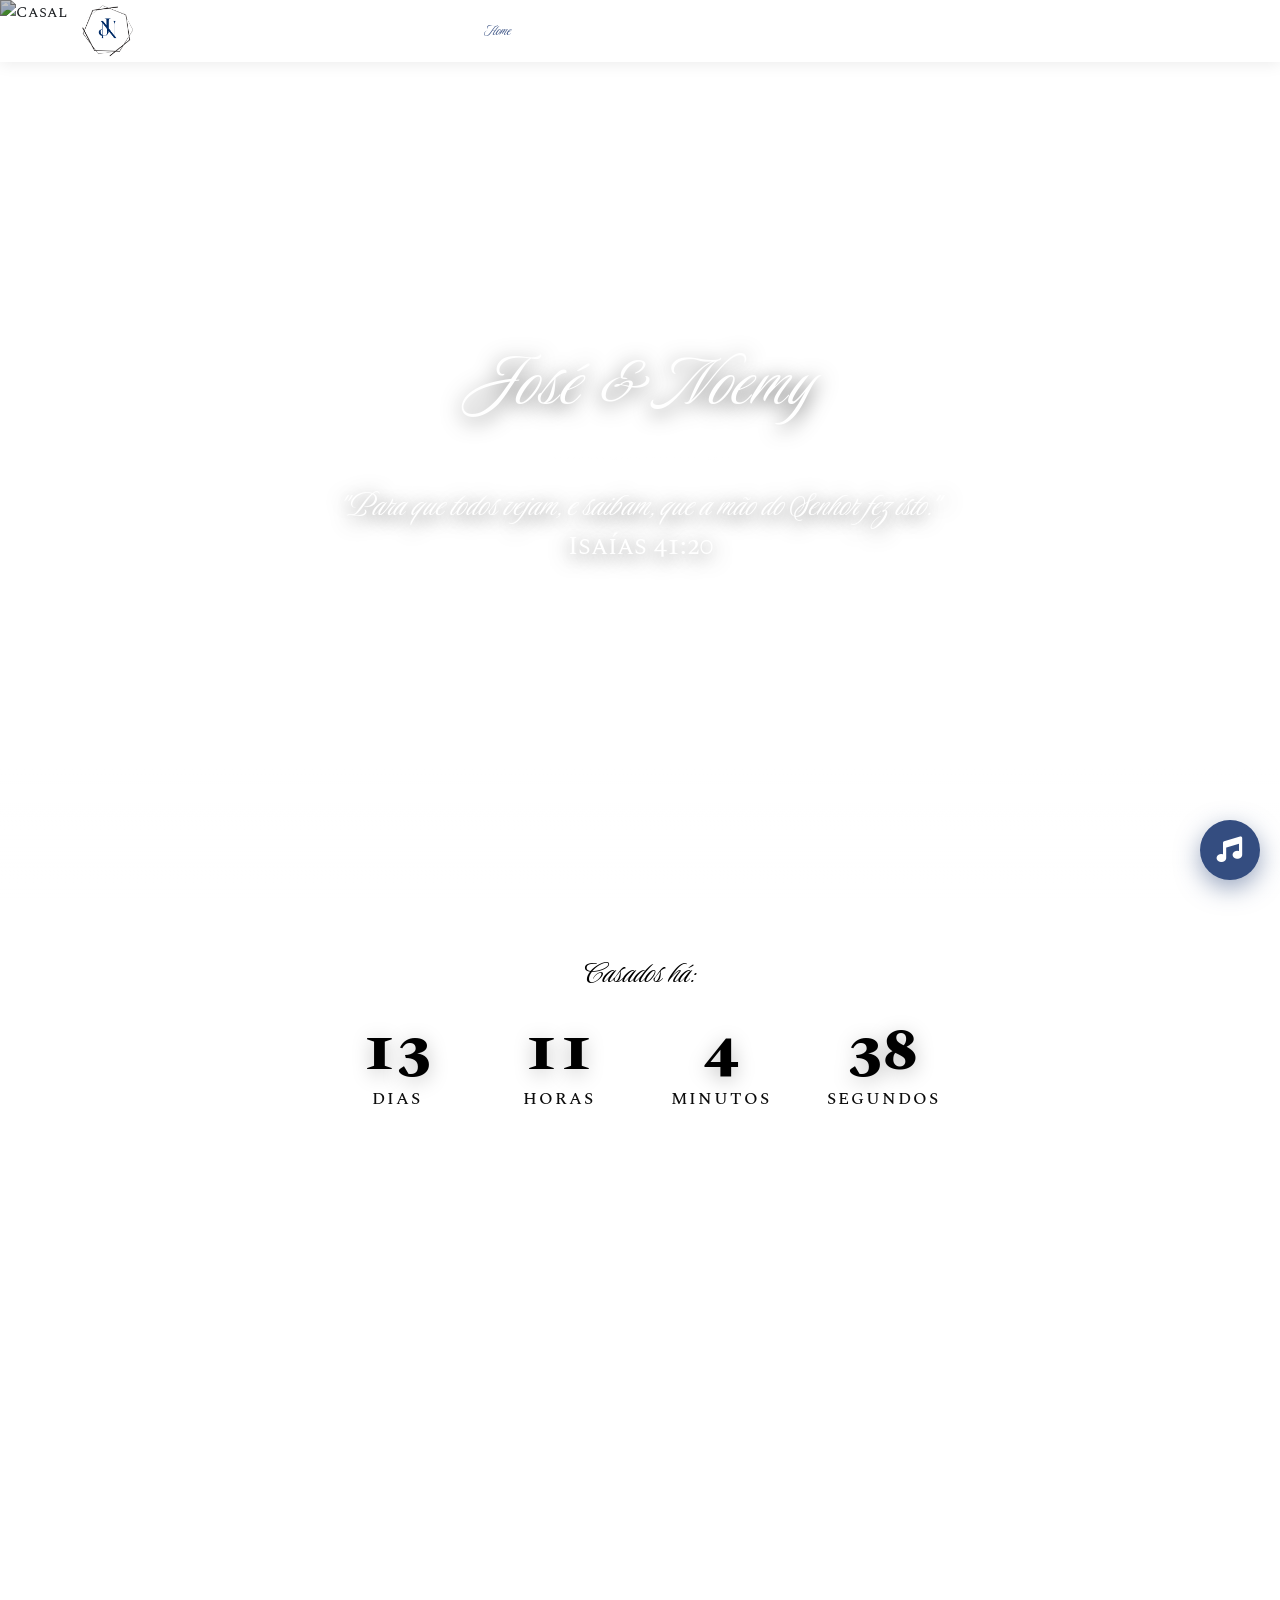
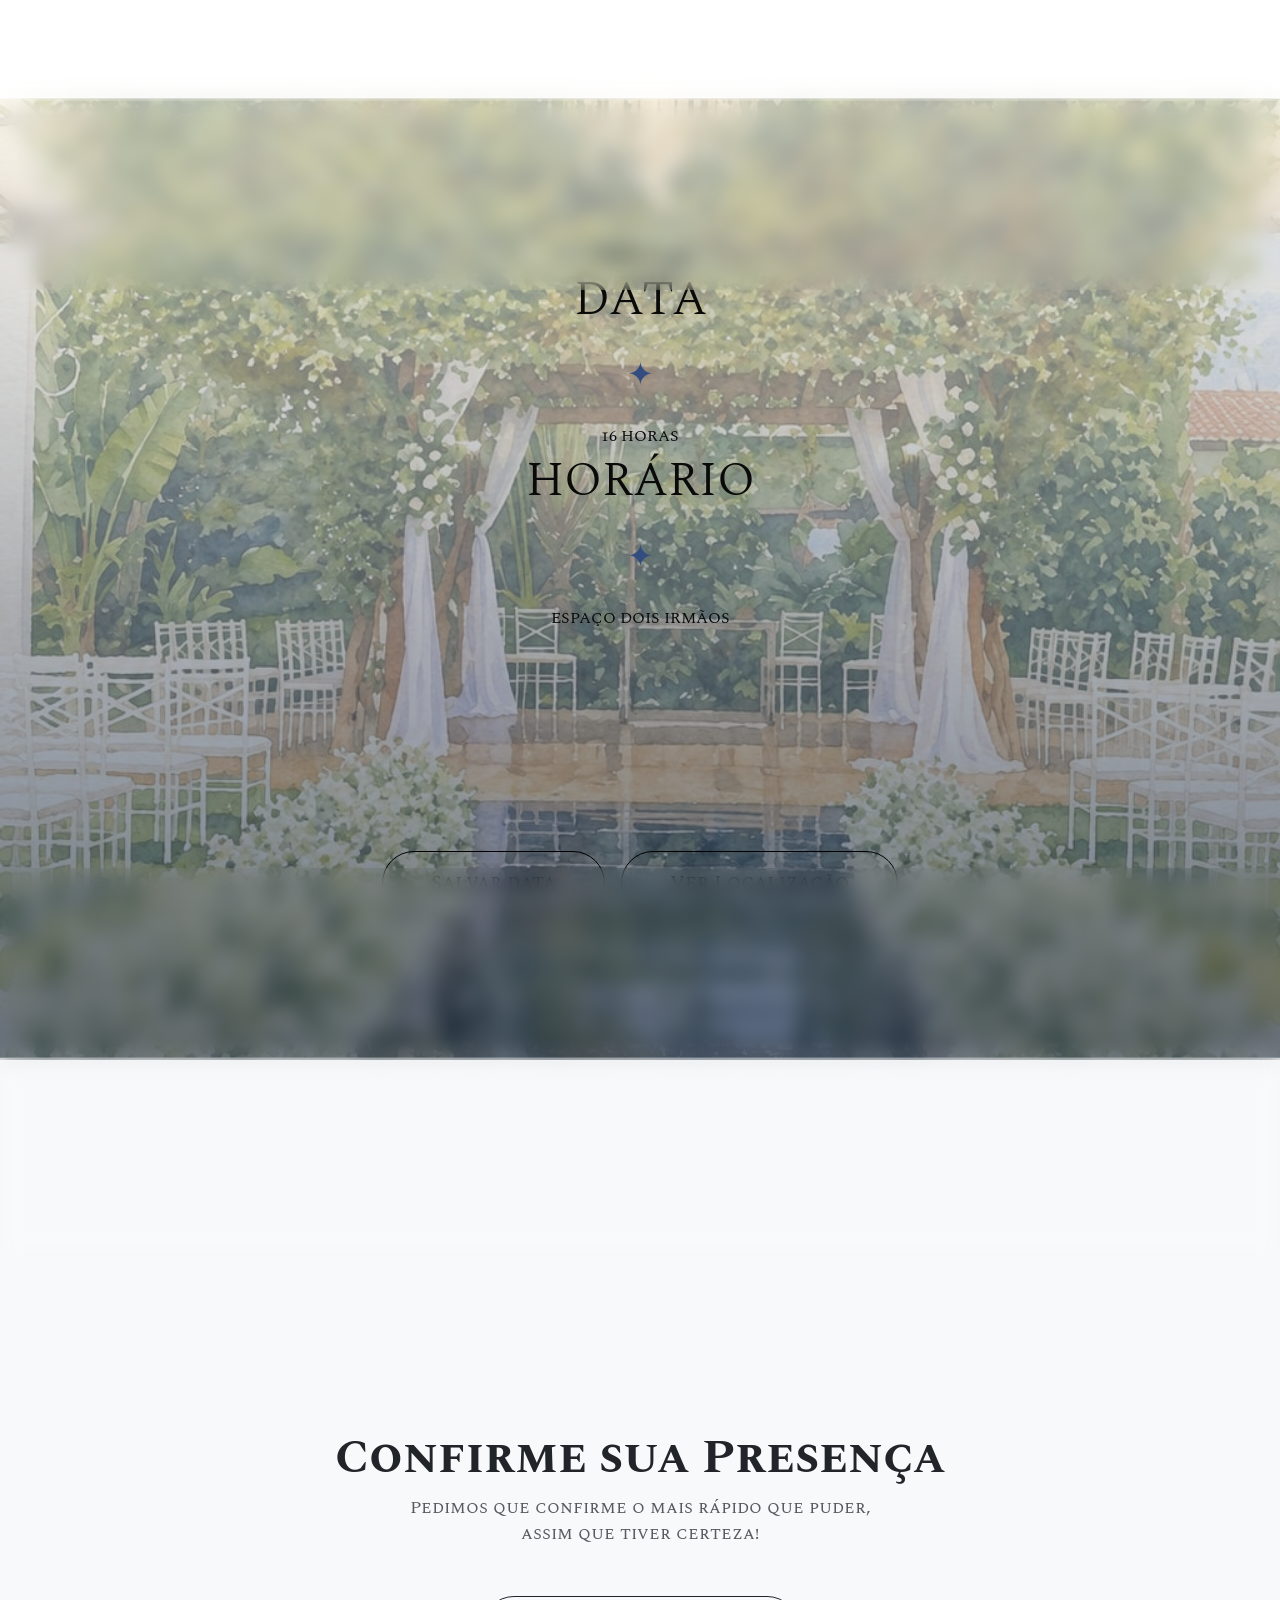
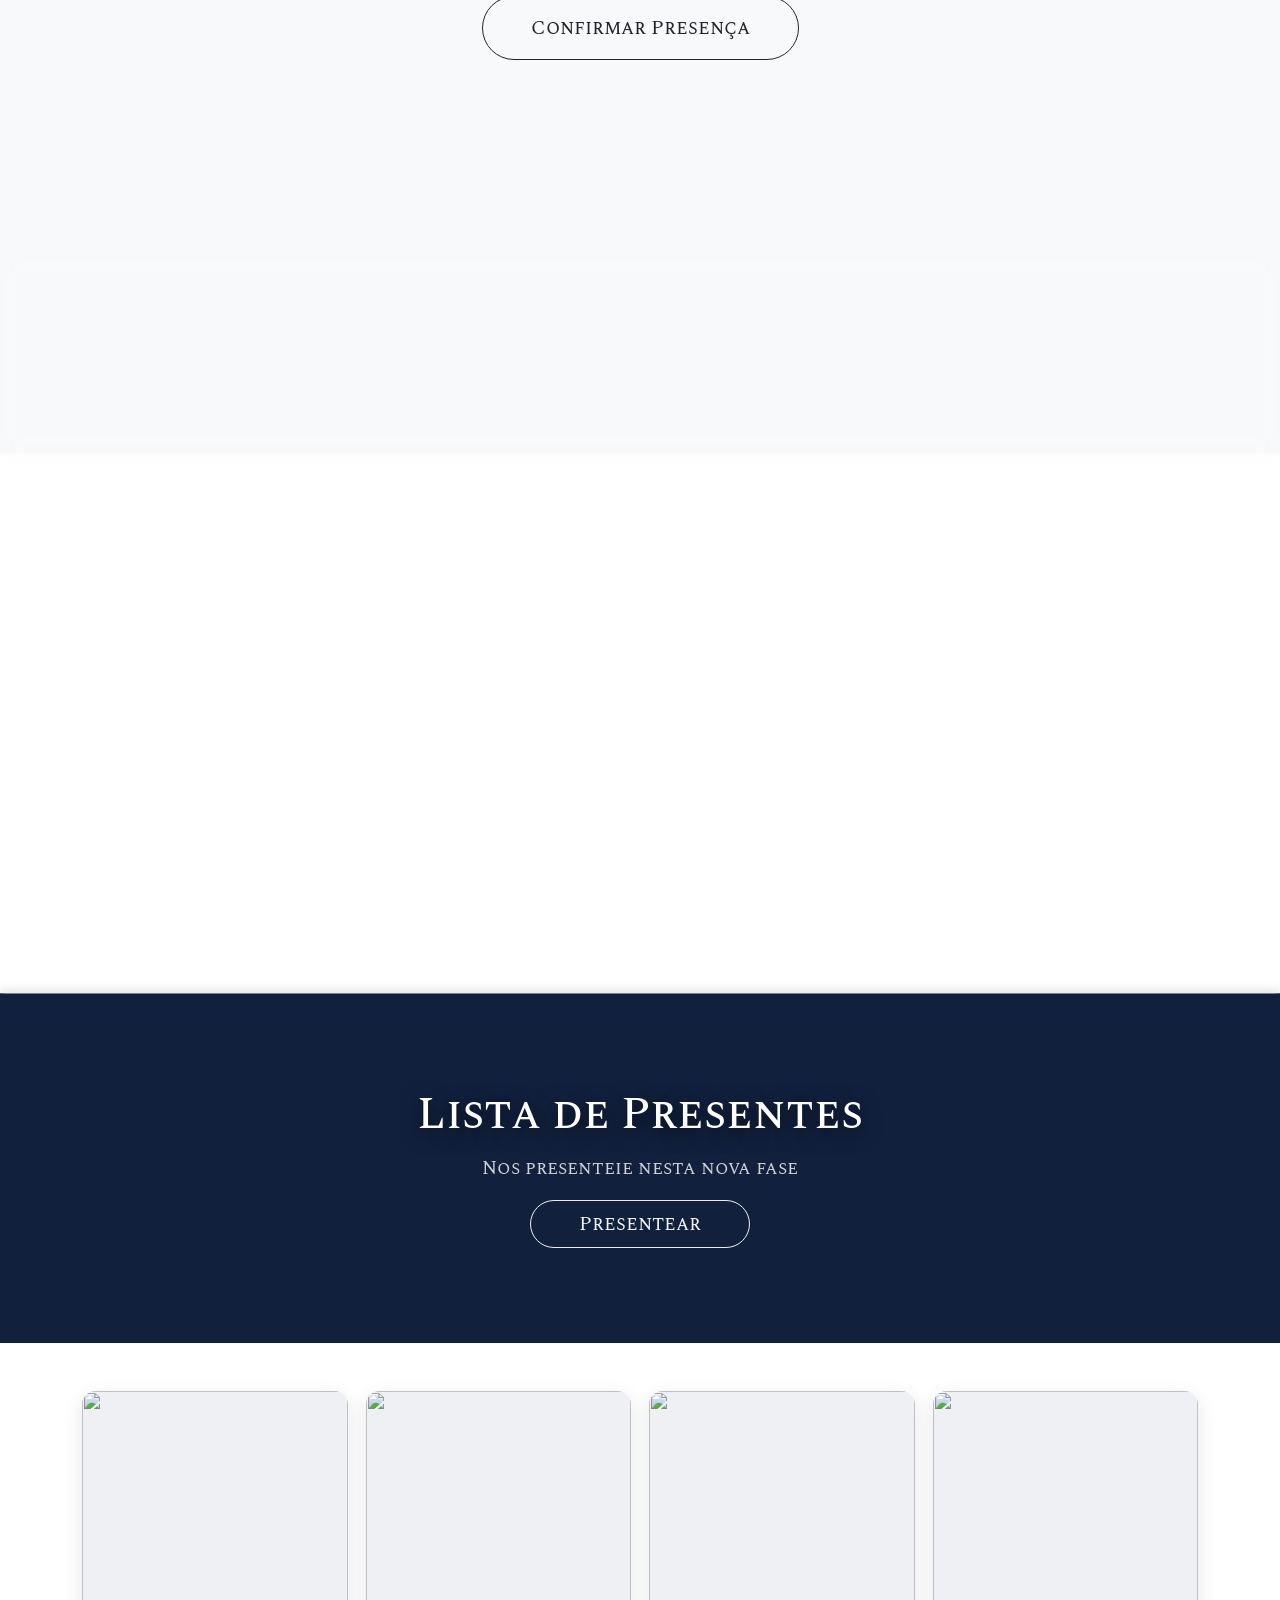
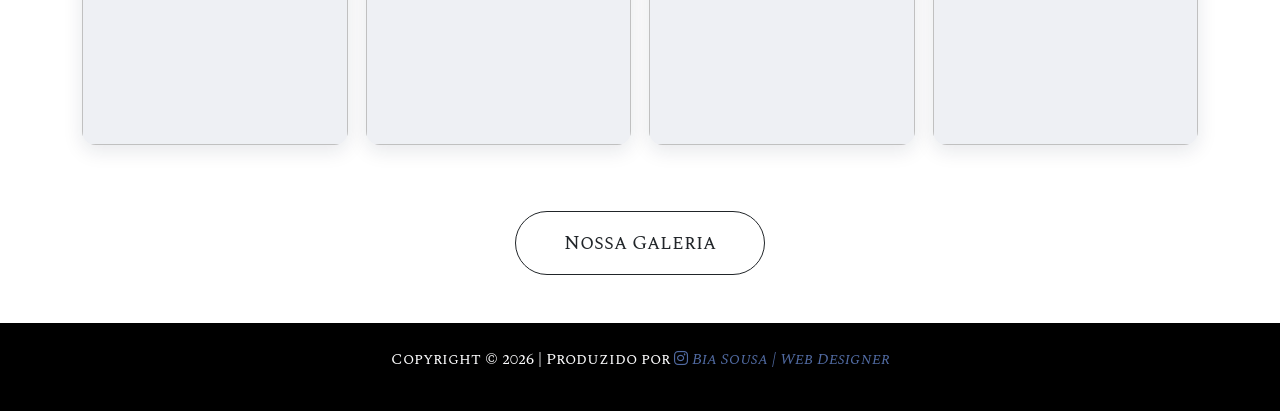
==== index.html @ 43f148d4 "Primeiro commit" ====
<!DOCTYPE html>
<html lang="pt-BR">
<head>
    <meta charset="UTF-8">
    <meta name="viewport" content="width=device-width, initial-scale=1.0">
    <title>José & Noemy • 22.11.2026</title>
    <link rel="icon" type="image/png" href="assets/images/LogoNoemi.png">

    <link href="https://cdn.jsdelivr.net/npm/bootstrap@5.3.2/dist/css/bootstrap.min.css" rel="stylesheet">
    <link href="https://fonts.googleapis.com/css2?family=Playfair+Display:wght@400;700&family=Great+Vibes&family=Poppins:wght@300;400&display=swap" rel="stylesheet">
    <link rel="preconnect" href="https://fonts.googleapis.com">
    <link rel="preconnect" href="https://fonts.gstatic.com" crossorigin>
    <link href="https://fonts.googleapis.com/css2?family=Luxurious+Script&display=swap" rel="stylesheet">
   <link rel="stylesheet" href="https://cdnjs.cloudflare.com/ajax/libs/font-awesome/6.5.0/css/all.min.css">
   <link rel="preconnect" href="https://fonts.googleapis.com">
<link rel="preconnect" href="https://fonts.gstatic.com" crossorigin>
<link href="https://fonts.googleapis.com/css2?family=Spectral+SC:ital,wght@0,200;0,300;0,400;0,500;0,600;0,700;0,800;1,200;1,300;1,400;1,500;1,600;1,700;1,800&display=swap" rel="stylesheet">
    <link rel="stylesheet" href="css/style.css">
    
</head>
<body>

<!-- ===================== NAVBAR ===================== -->
<nav class="navbar fixed-top navbar-expand-lg" id="mainNav">
    <div class="container animate-on-scroll">
        <a class="navbar-brand fw-bold fs-4" href="index.html" id="brandName">
            <img src="assets/images/LogoNoemi.png" alt="Logo Noemy" class="img-fluid" style="max-height: 100px;">
        </a>

        <button class="navbar-toggler custom-toggler" type="button" data-bs-toggle="collapse"
                data-bs-target="#navbarNav" aria-controls="navbarNav" aria-expanded="false" id="hamburgerBtn">
            <div class="hamburger">
                <span class="bar"></span>
                <span class="bar"></span>
                <span class="bar"></span>
            </div>
        </button>

        <div class="collapse navbar-collapse" id="navbarNav">
            <ul class="navbar-nav mx-auto text-center">
                <li class="nav-item"><a class="nav-link active" href="javascript:void(0)" onclick="irPara('index.html')">Home</a></li>
                <li class="nav-item"><a class="nav-link" href="javascript:void(0)" onclick="irPara('informacoes.html')">Informações</a></li>
                <li class="nav-item"><a class="nav-link" href="javascript:void(0)" onclick="irPara('presenca.html')">Presença</a></li>
                <li class="nav-item"><a class="nav-link" href="javascript:void(0)" onclick="irPara('presentes.html')">Presentes</a></li>
                <li class="nav-item"><a class="nav-link" href="javascript:void(0)" onclick="irPara('galeria.html')">Galeria</a></li>
            </ul>
        </div>
    </div>
</nav>

<!-- ===================== 1. HERO (borra para o azul) ===================== -->
<header id="hero" class="fade-bottom">
    <div id="heroCarousel" class="carousel slide" data-bs-ride="carousel" data-bs-interval="3000">
        <div class="carousel-inner">
            <div class="carousel-item active"><img src="/assets/FotosNoemi/N&J-42.JPG" class="d-block w-100" alt="Casal"></div>
            <div class="carousel-item"><img src="/assets/FotosNoemi/N&J-33.JPG" class="d-block w-100" alt="Casal"></div>
            <div class="carousel-item"><img src="/assets//FotosNoemi/N&J-58.JPG" class="d-block w-100" alt="Casal"></div>
            <div class="carousel-item"><img src="/assets/FotosNoemi/N&J-60.JPG" class="d-block w-100" alt="Casal"></div>
            <div class="carousel-item"><img src="/assets/FotosNoemi/N&J-122.JPG" class="d-block w-100" alt="Casal"></div>
            <div class="carousel-item"><img src="/assets/FotosNoemi/N&J-82.JPG" class="d-block w-100" alt="Casal"></div>
        </div>
    </div>

    <div class="hero-content text-center">
        <h2 class="ptitulo animate-on-scroll">José & Noemy</h2>
        <div class="hero-line mx-auto my-4 animate-on-scroll"></div>
        <p class="bible-quote animate-on-scroll">"Para que todos vejam, e saibam, que a mão do Senhor fez isto."</p>
        <p class="text-50 animate-on-scroll"> Isaías 41:20</p>
    </div>
</header>

<!-- ===================== 2. CONTAGEM REGRESSIVA (azul sólido) ===================== -->
<!-- Sem .animate-on-scroll na <section>: ela precisa ficar colada no hero -->
<section class="countdown-section py-5 text-center position-relative">
    <div class="container animate-on-scroll">
        <p class="bible-quote mb-4 animate-on-scroll" id="countdown-title">Contando os dias...</p>
        <div class="d-flex justify-content-center flex-wrap gap-4 gap-md-5 animate-on-scroll" id="countdown-container">
            <!-- Os números são gerados via JavaScript -->
        </div>
    </div>
</section>

<!-- ===================== 3. FOTO DO CASAL (nasce do azul, some no creme) ===================== -->
<section class="foto-casal fade-top fade-bottom"
         style="background-image: url('/assets/FotosNoemi/N&J-9.JPG');"
         role="img" aria-label="Foto do casal"></section>

<!-- ===================== 4. INFORMAÇÕES / SAVE THE DATE (nasce do creme) ===================== -->
<section class="save-the-date-section fade-top fade-bottom py-5 bg-light">
    <div class="container">
        <div class="text-center">
            <div class="mb-5"><br><br><br><br>
                <p class="mb-1 animate-on-scroll">22 NOV 2026</p>
                <h3 class="display-5 text-lavanda animate-on-scroll">DATA</h3>
                <div class="my-4 animate-on-scroll"><span class="gold-line">✦</span></div>

                <p class="mb-1 animate-on-scroll">16 HORAS</p>
                <h3 class="display-5 text-lavanda animate-on-scroll">HORÁRIO</h3>
                <div class="my-4 animate-on-scroll"><span class="gold-line">✦</span></div>

                <p class="mb-1 animate-on-scroll">ESPAÇO DOIS IRMÃOS</p>
                <h3 class="display-5 text-lavanda animate-on-scroll">LOCAL</h3>
            </div>

            <h1 class="bible-quote display-1 mb-4 mt-5 animate-on-scroll" style="letter-spacing: 6px; line-height: 1.1;">
                Save The Date!
            </h1>

            <div class="d-flex flex-column flex-sm-row gap-3 justify-content-center pb-4">
                <button onclick="addToCalendar()" class="btn btn-outline-light btn-lg px-5 py-3 rounded-pill">Salvar data</button>
                <button onclick="abrirMapa()" class="btn btn-outline-light btn-lg px-5 py-3 rounded-pill">Ver Localização</button>
            </div><br><br><br>
        </div>
    </div>
</section>

<!-- ===================== CONFIRMAR PRESENÇA ===================== -->
<section class="confirm-section fade-top fade-bottom py-5 bg-light animate-on-scroll">
    <div class="container min-vh-100 d-flex flex-column justify-content-center">
        <div class="text-center">
            <h2 class="display-5 fw-bold text-dark mb-2 animate-on-scroll">Confirme sua Presença</h2>
            <p class="text-muted mb-5 animate-on-scroll" style="font-size: 1.1rem;">
                Pedimos que confirme o mais rápido que puder,<br>
                assim que tiver certeza!
            </p>
            <a href="javascript:void(0)" onclick="irPara('presenca.html')" class="btn btn-outline-dark btn-lg px-5 py-3 rounded-pill">Confirmar Presença</a>
            <div id="resultado" class="mt-4 fw-bold fs-5"></div>
        </div>
    </div>
</section>
<!-- ===================== 2ª FOTO DO CASAL (blur mais suave) ===================== -->
<section class="foto-casal foto-casal-soft fade-top fade-bottom"
         style="background-image: url('/assets/FotosNoemi/N&J-84.JPG');"
         role="img" aria-label="Foto do casal">
</section>
<!-- ===================== LISTA DE PRESENTES ===================== -->
<section class="hero-presentes-home animate-on-scroll">
    <div class="hero-content-home text-center">
        <h2 class="animate-on-scroll">Lista de Presentes</h2>
        <p class="animate-on-scroll">Nos presenteie nesta nova fase</p>
        <a href="javascript:void(0)" onclick="irPara('presentes.html')" class="btn btn-outline-light btn-lg px-5 py-2 rounded-pill">Presentear</a>
    </div>
</section>

<!-- ===================== GALERIA (PREVIEW) ===================== -->
<section class="py-5">
    <div class="container">
        <div class="masonry-grid" id="galleryGrid"></div>
        <div class="text-center mt-5">
            <a href="javascript:void(0)" onclick="irPara('galeria.html')" class="btn btn-outline-dark btn-lg px-5 py-3 rounded-pill">Nossa Galeria</a>
        </div>
    </div>
</section>

<!-- ===================== MODAL ===================== -->
<div class="modal fade" id="photoModal" tabindex="-1">
    <div class="modal-dialog modal-dialog-centered modal-xl">
        <div class="modal-content">
            <div class="modal-body p-0 text-center">
                <button type="button" class="btn-close position-absolute top-0 end-0 m-3 bg-white"
                        data-bs-dismiss="modal" style="z-index: 10;"></button>
                <img id="modalImage" src="" class="img-fluid" alt="">
            </div>
        </div>
    </div>
</div>

<!-- ===================== FOOTER ===================== -->
<footer class="py-4 text-center text-white">
    <p>
        Copyright © 2026 | Produzido por
        <a href="https://www.instagram.com/biasousawd/" target="_blank" rel="noopener noreferrer" class="instagram-link">
            <i class="fab fa-instagram"></i> <i>Bia Sousa | Web Designer</i>
        </a>
    </p>
</footer>

<!-- ===================== PLAYER DE MÚSICA ===================== -->
<div id="music-player">
    <button id="musicBtn" class="btn-music"><i class="fas fa-music"></i></button>
</div>

<script src="https://cdn.jsdelivr.net/npm/bootstrap@5.3.2/dist/js/bootstrap.bundle.min.js"></script>
<script src="js/script.js"></script>
<script>
    /* ---------- Galeria ---------- */
    const photos = [
        { src: "assets/FotosNoemi/N&J-82.JPG" },
        { src: "assets/FotosNoemi/N&J-60.JPG" },
        { src: "assets/FotosNoemi/N&J-122.JPG" },
        { src: "assets/FotosNoemi/N&J-58.JPG" }
    ];

    const galleryGrid = document.getElementById('galleryGrid');

    photos.forEach(photo => {
        const div = document.createElement('div');
        div.className = 'masonry-item animate-on-scroll';
        div.innerHTML = `<img src="${photo.src}" alt="">`;
        div.onclick = () => showModal(photo.src);
        galleryGrid.appendChild(div);
    });

    function showModal(src) {
        document.getElementById('modalImage').src = src;
        new bootstrap.Modal(document.getElementById('photoModal')).show();
    }

    /* ---------- Navbar ao rolar ---------- */
    window.addEventListener('scroll', () => {
        document.getElementById('mainNav').classList.toggle('scrolled', window.scrollY > 80);
    });

    /* ---------- Animação ao rolar (Intersection Observer) ---------- */
    const observer = new IntersectionObserver((entries) => {
        entries.forEach((entry, index) => {
            if (entry.isIntersecting) {
                setTimeout(() => entry.target.classList.add('visible'), index * 150);
                observer.unobserve(entry.target);
            }
        });
    }, { threshold: 0.15, rootMargin: "0px 0px -50px 0px" });

    document.querySelectorAll('.animate-on-scroll').forEach(el => observer.observe(el));
</script>
</body>
</html>
---- css/style.css ----
/* ==========================================================================
   ÍNDICE
   1. Variáveis e reset
   2. Tipografia base
   3. Navbar
   4. Hero (home)
   5. Contagem regressiva
   6. Save the date
   7. Evento
   8. Confirmar presença
   9. Player de música
  10. Footer
  11. Página de presentes
  12. Filtros flutuantes
  13. Transições borradas
  14. Responsivo
  15. Animações e Galeria
   ========================================================================== */


/* ===================== 1. VARIÁVEIS E RESET ===================== */
:root {
    --lavanda: #344d80;
    --lavanda-dark: #11203d;
    --olive: #556B2F;
    --dark: #11203d;
    --lime: #C1FF72;
    --mint: #a1ffb7;

    --text-dark: #0a0a0a;
    --text-light: #ffffff;

    --font-serif: 'Spectral SC', serif;
    --font-script: 'Luxurious Script', cursive;
}

* {
    margin: 0;
    padding: 0;
    box-sizing: border-box;
}

html {
    scroll-behavior: smooth;
}


/* ===================== 2. TIPOGRAFIA BASE ===================== */
body,
h1, h2, h3, h4,
p,
.btn,
button {
    font-family: var(--font-serif);
}

.bible-quote,
.save-the-date-section h1,
.hero-content p,
.hero-content-home p {
    font-family: var(--font-script);
}

h1, h2, h3, h4,
p {
    color: var(--text-dark);
}

.hero-content h2,
.hero-content p,
.hero-content-home h2,
.hero-content-home p,
.hero-content-home a,
.countdown-section h2,
.countdown-section .bible-quote,
.bible-quote,
footer {
    color: var(--text-light);
}

button {
    font-size: 80%;
    color:#000
}

.bible-quote {
    font-size: 2.4rem;
}


/* ===================== 3. NAVBAR ===================== */
.navbar {
    background: transparent !important;
    box-shadow: 0 2px 15px rgba(0, 0, 0, 0.08);
    transition: all 0.4s ease;
    padding: 5px 0 !important;
}

/* Quando rola a página (menu fechado) */
.navbar.scrolled {
    background: rgba(0, 0, 0, 0.55) !important;
    backdrop-filter: blur(12px);
    box-shadow: 0 4px 20px rgba(0, 0, 0, 0.25);
}

/* Quando o menu está ABERTO (mesmo estilo no topo ou scrollado) */
.navbar.menu-open,
.navbar.menu-open.scrolled {
    background: rgba(17, 32, 61, 0.92) !important;
    backdrop-filter: blur(12px) !important;
    box-shadow: 0 4px 25px rgba(0, 0, 0, 0.3) !important;
}

#brandName {
    color: #fff !important;
}

/* ===== LOGO ===== */
.navbar-brand {
    padding: 0 !important;
    margin-right: 0;
    display: flex;
    align-items: center;
}

.navbar-brand img {
    height: 52px;
    width: auto;
    max-height: 58px;
    object-fit: contain;
}

/* Links */
#navbarNav .navbar-nav {
    width: 100%;
    max-width: 380px;
    text-align: center;
}

#navbarNav .nav-link {
    font-family: var(--font-serif);
    font-size: 1rem;
    color: #fff !important;
    transition: all 0.3s ease;
}

#navbarNav .nav-link:hover,
#navbarNav .nav-link.active {
    font-family: var(--font-script) !important;
    font-size: 1rem;
    color: var(--lavanda) !important;
}

/* Hamburger */
.custom-toggler {
    display: none;
    width: 38px;
    height: 34px;
    padding: 0;
    background: transparent;
    border: none !important;
    outline: none !important;
    box-shadow: none !important;
}

.hamburger {
    position: relative;
    width: 100%;
    height: 100%;
}

.bar {
    position: absolute;
    width: 100%;
    height: 3.2px;
    background: #fff;
    border-radius: 3px;
    transition: all 0.35s cubic-bezier(0.4, 0, 0.2, 1);
}

.bar:nth-child(1) { top: 7px; }
.bar:nth-child(2) { top: 15.5px; }
.bar:nth-child(3) { top: 24px; }

#hamburgerBtn[aria-expanded="true"] .bar:nth-child(1) { top: 15.5px; transform: rotate(45deg); }
#hamburgerBtn[aria-expanded="true"] .bar:nth-child(2) { opacity: 0; }
#hamburgerBtn[aria-expanded="true"] .bar:nth-child(3) { top: 15.5px; transform: rotate(-45deg); }


/* ===================== 4. HERO (HOME) ===================== */
#hero {
    position: relative;
    width: 100%;
    height: 100vh;
    overflow: hidden;
}

#heroCarousel,
#heroCarousel .carousel-inner,
#heroCarousel .carousel-item {
    height: 100vh;
}

#heroCarousel .carousel-item img {
    width: 100%;
    height: 100vh;
    object-fit: cover;
    object-position: center 30%;
    filter: brightness(0.75);
}

.hero-line {
    width: 180px;
    height: 2px;
    background: linear-gradient(to right, transparent, #ffffff, transparent);
    opacity: 0.85;
}

.hero-content {
    position: absolute;
    top: 50%;
    left: 50%;
    transform: translate(-50%, -50%);
    z-index: 2;
    text-align: center;
    color: #fff;
    text-shadow: 0 4px 20px rgba(0, 0, 0, 0.7);
    width: 90%;
    max-width: 900px;
}

.hero-content h2 {
    font-size: 2.8rem;
    margin-bottom: 12px;
}

.hero-content p {
    font-size: 1.6rem;
    max-width: 720px;
    margin: 0 auto 4px;
    line-height: 1.25;
    opacity: 0.95;
    font-family: var(--font-serif);
}

/* Título principal */
.hero-content h2.ptitulo {
    font-family: var(--font-script);
    font-size: 5.2rem;
    color: #fff;
    margin-bottom: 0;
    white-space: nowrap;
    letter-spacing: 1px;
}

/* Citação bíblica */
.hero-content .bible-quote {
    font-family: var(--font-script);
    font-size: 2.3rem;
    line-height: 1.3;
    max-width: 90%;
    margin: 0 auto;
}


/* ===================== 5. CONTAGEM REGRESSIVA ===================== */
.countdown-section {
    position: relative;
    z-index: 3;
    padding: 80px 15px 90px;
    text-align: center;
    color: #000000;
    background: var(--blue-section);
}

.countdown-section h2,
.countdown-section .bible-quote {
    font-size: 2.2rem;
    margin-bottom: 0;
    color: #000;
}

#countdown-container {
    display: flex;
    flex-wrap: wrap;
    justify-content: center;
    gap: 25px;
    width: 100%;
    max-width: 600px;
    margin: 0 auto;
}

.countdown-item {
    flex: 1;
    min-width: 100px;
    text-align: center;
}

.countdown-item .number {
    font-size: 3.6rem;
    font-weight: 800;
    line-height: 1;
    margin-bottom: 6px;
    text-shadow: 0 4px 20px rgba(0, 0, 0, 0.25);
    color: #000;
}

.countdown-item .label {
    margin: 0;
    font-size: 1.05rem;
    font-weight: 500;
    text-transform: uppercase;
    letter-spacing: 2px;
    color: #000000;
    opacity: 0.95;
}


/* ===================== 6. SAVE THE DATE ===================== */
.save-the-date-section {
    display: flex;
    align-items: center;
    min-height: 85vh;
    background:
        linear-gradient(rgba(255, 255, 255, 0.582), rgba(13, 31, 63, 0.623)),
        url('/assets/images/aquarela.jpeg') center / cover no-repeat;
}

.save-the-date-section h1 {
    font-size: 5rem;
    color: var(--text-dark);
}


.save-the-date-section .gold-line {
    font-size: 2rem;
    color: var(--lavanda);
}
.save-the-date-section button {
    color: #000;
    border: 1px solid #000;
    background: transparent;
    transition: all 0.3s ease;
}

.save-the-date-section button:hover {
    color: #000;
    background: #11203d;
    border-color: #11203d;
}
/* ===================== 7. EVENTO ===================== */
.evento-section {
    background-color: var(--lime);
}

.evento-section h2 {
    font-family: var(--font-serif);
    letter-spacing: 2px;
}


/* ===================== 8. CONFIRMAR PRESENÇA ===================== */
.confirm-section {
    display: flex;
    align-items: flex-start;
    min-height: 100vh;
    padding: 0;
    color: #fff;
    background-position: center top;
}


/* ===================== 9. PLAYER DE MÚSICA ===================== */
#music-player {
    position: fixed;
    bottom: 20px;
    right: 20px;
    z-index: 2000;
}

.btn-music {
    width: 60px;
    height: 60px;
    border: none;
    border-radius: 50%;
    font-size: 1.6rem;
    color: #fff;
    background: var(--lavanda);
    box-shadow: 0 8px 25px rgba(52, 77, 128, 0.5);
    display: flex;
    align-items: center;
    justify-content: center;
}


/* ===================== 10. FOOTER ===================== */
footer {
    width: 100%;
    min-height: 60px;
    margin-top: auto;
    padding: 30px 20px 30px;
    text-align: center;
    background: #000;
}
footer p {
    color: #fbfbfc;
    text-decoration: none;
    transition: all 0.3s ease;
}

footer a {
    color: #516ba3;
    text-decoration: none;
    transition: all 0.3s ease;
}

footer a:hover {
    color: #376ed4;
    text-decoration: underline;
}


/* ===================== 11. PÁGINA DE PRESENTES ===================== */
.hero-presentes,
.hero-presentes-home {
    position: relative;
    display: flex;
    align-items: center;
    justify-content: center;
    height: 30vh;
    min-height: 350px;
    text-align: center;
    color: #fff;
    background-color: var(--dark);
}

.hero-content-home h2 {
    font-size: 2.8rem;
    margin-bottom: 12px;
    text-shadow: 0 4px 20px rgba(0, 0, 0, 0.7);
}

.hero-content-home p {
    font-size: 1.2rem;
    max-width: 720px;
    opacity: 2;
    color:#ffffffcc;
    font-family: var(--font-serif);
}

.hero-content-home a {
    font-size: 1.25rem;
    max-width: 720px;
    margin: 0 auto;
    opacity: 0.95;
}

.presentes-section {
    padding: 80px 0 100px;
    background: #fff;
}

.section-divider {
    height: 3px;
    max-width: 280px;
    margin: 0 auto 3rem;
    background: linear-gradient(to right, transparent, var(--lavanda), transparent);
}

.gift-card {
    height: 100%;
    border: none;
    border-radius: 22px;
    overflow: hidden;
    box-shadow: 0 8px 25px rgba(0, 0, 0, 0.08);
    transition: all 0.4s ease;
}

.gift-card:hover {
    transform: translateY(-15px);
}

.gift-card.presenteado {
    filter: grayscale(80%) opacity(0.68);
}

.gift-card img {
    width: 100%;
    height: 250px;
    object-fit: cover;
}

.card-body {
    padding: 1.6rem;
}

.badge-utensilios { background-color: var(--dark);         color: #fff; }
.badge-eletro     { background-color: var(--lavanda);      color: #fff; }
.badge-moveis     { background-color: var(--lavanda-dark); color: #fff; }

.btn-confirm {
    width: 100%;
    padding: 12px 0;
    font-weight: 500;
    color: var(--lavanda);
    border: 2px solid var(--lavanda);
    border-radius: 50px;
}

.btn-confirm:hover {
    color: #fff;
    background-color: var(--lavanda);
}


/* ===================== 12. FILTROS FLUTUANTES ===================== */
.floating-filters {
    position: fixed;
    bottom: 90px;
    left: 50%;
    transform: translateX(-50%);
    z-index: 1000;
    display: flex;
    gap: 15px;
}

.floating-filters .filter-btn {
    padding: 12px 28px;
    font-family: var(--font-serif);
    font-size: 0.8rem;
    font-weight: 500;
    letter-spacing: 1.5px;
    white-space: nowrap;
    color: #11203d8c;
    background: rgba(255, 255, 255, 0.85);
    backdrop-filter: blur(12px);
    border: 2px solid rgba(182, 152, 238, 0.7);
    border-radius: 50px;
    box-shadow: 0 6px 25px rgba(0, 0, 0, 0.12);
    transition: all 0.4s ease;
}

.floating-filters .filter-btn:hover {
    background: #fff;
    transform: translateY(-4px);
    box-shadow: 0 10px 30px rgba(0, 0, 0, 0.18);
}

.floating-filters .filter-btn.active {
    color: var(--text-dark);
    background: #06142588;
    border-color: var(--lavanda);
    box-shadow: 0 8px 25px rgba(29, 50, 117, 0.45);
}


/* ===================== 12.1 TRANSIÇÕES BORRADAS ===================== */
:root {
    --blue-section: #ffffff;
    --cream: #f4efe6;
    --fade-height: 20%;
}

.fade-top,
.fade-bottom {
    position: relative;
}

.fade-top::before,
.fade-bottom::after {
    content: "";
    position: absolute;
    left: 0;
    right: 0;
    height: var(--fade-height);
    z-index: 1;
    pointer-events: none;
    -webkit-backdrop-filter: blur(10px);
    backdrop-filter: blur(10px);
}

.fade-bottom::after {
    bottom: -1px;
    background: linear-gradient(to bottom,
        transparent 0%,
        color-mix(in srgb, var(--fade-bottom-color, var(--blue-section)) 60%, transparent) 55%,
        var(--fade-bottom-color, var(--blue-section)) 100%);
    -webkit-mask-image: linear-gradient(to bottom, transparent, #000 70%);
    mask-image: linear-gradient(to bottom, transparent, #000 70%);
}

.fade-top::before {
    top: -1px;
    background: linear-gradient(to top,
        transparent 0%,
        color-mix(in srgb, var(--fade-top-color, var(--blue-section)) 60%, transparent) 55%,
        var(--fade-top-color, var(--blue-section)) 100%);
    -webkit-mask-image: linear-gradient(to top, transparent, #000 70%);
    mask-image: linear-gradient(to top, transparent, #000 70%);
}

.fade-top,
.countdown-section {
    margin-top: -1px;
}

#hero.fade-bottom {
    --fade-bottom-color: var(--blue-section);
}

.foto-casal {
    height: 60vh;
    height: 60svh;
    --fade-height: 20%;
    background: center / cover no-repeat;
    --fade-top-color: var(--blue-section);
    --fade-bottom-color: var(--cream);
}

.save-the-date-section {
    --fade-top-color: var(--cream);
}

/* Blur mais suave na 2ª foto */
.foto-casal-soft {
    --fade-height: 28%;
}

.foto-casal-soft.fade-top::before,
.foto-casal-soft.fade-bottom::after {
    -webkit-backdrop-filter: blur(5px);
    backdrop-filter: blur(5px);
}

.foto-casal-soft.fade-bottom::after {
    background: linear-gradient(to bottom,
        transparent 0%,
        color-mix(in srgb, var(--fade-bottom-color, var(--cream)) 25%, transparent) 40%,
        color-mix(in srgb, var(--fade-bottom-color, var(--cream)) 55%, transparent) 70%,
        var(--fade-bottom-color, var(--cream)) 100%);
    -webkit-mask-image: linear-gradient(to bottom, transparent 10%, #000 85%);
    mask-image: linear-gradient(to bottom, transparent 10%, #000 85%);
}

.foto-casal-soft.fade-top::before {
    background: linear-gradient(to top,
        transparent 0%,
        color-mix(in srgb, var(--fade-top-color, var(--blue-section)) 25%, transparent) 40%,
        color-mix(in srgb, var(--fade-top-color, var(--blue-section)) 55%, transparent) 70%,
        var(--fade-top-color, var(--blue-section)) 100%);
    -webkit-mask-image: linear-gradient(to top, transparent 10%, #000 85%);
    mask-image: linear-gradient(to top, transparent 10%, #000 85%);
}


/* ===================== 13. RESPONSIVO ===================== */
@media (max-width: 992px) {
    .countdown-item .number { font-size: 3.2rem; }
}

@media (max-width: 991px) {
    .custom-toggler { display: block; }

    /* ===== CENTRALIZA OS ITENS DO MENU QUANDO ABERTO ===== */
/* ===== CENTRALIZA OS ITENS DO MENU QUANDO ABERTO ===== */
    .navbar-collapse.show {
        display: flex !important;
        flex-direction: column !important;
        justify-content: center !important;
        align-items: center !important;
        text-align: center !important;
    }

    .navbar-collapse.show .navbar-nav {
        width: 100% !important;
        max-width: 100% !important;
        margin: 0 !important;
        padding: 0 !important;
        display: flex !important;
        flex-direction: column !important;
        justify-content: center !important;
        align-items: center !important;
        gap: 1rem !important;          /* ajuste o espaçamento aqui se quiser */
        text-align: center !important;
    }

    .navbar-nav .nav-item {
        width: 100%;
        text-align: center !important;
        opacity: 0;
        transform: translateY(20px);
        transition: all 0.4s ease;
    }

    .navbar-collapse.show .nav-item {
        opacity: 1;
        transform: translateY(0);
    }

    #navbarNav .nav-link {
        display: inline-block;
        text-align: center !important;
    }

    .navbar-brand img {
        height: 50px;
    }

    .navbar {
        padding: 6px 0 !important;
    }
}

/* ===== CELULAR - TÍTULO E CITAÇÃO ===== */
@media (max-width: 768px) {
    /* Título em 1 linha e grande */
    .hero-content h2.ptitulo {
        font-size: 4.8rem;
        white-space: nowrap;
        letter-spacing: 0.2px;
    }

    /* Citação em 2 linhas e bem visível */
    .hero-content .bible-quote {
        font-size: 1.85rem;
        line-height: 1.35;
        max-width: 92%;
    }

    .hero-content p {
        font-size: 1.1rem;
    }

    .bible-quote {
        font-size: 1.85rem;
    }

    .countdown-section { padding: 55px 10px 75px; }
    .countdown-item { min-width: 85px; }
    .countdown-item .number { font-size: 2.8rem; }
    .countdown-item .label { font-size: 0.95rem; }

    .hero-presentes,
    .hero-presentes-home { height: 38vh; }
    .hero-content-home h2 { font-size: 2.6rem; }
}

/* Telas bem pequenas */
@media (max-width: 480px) {
    .hero-content h2.ptitulo {
        font-size: 3.1rem;
    }

    .hero-content .bible-quote {
        font-size: 1.6rem;
        line-height: 1.35;
    }

    :root { --fade-height: 120px; }
    .countdown-item { min-width: 40px; }
    .countdown-item .number { font-size: 2.35rem; }
    .countdown-item .label { font-size: 0.9rem; }
    #countdown-container { gap: 15px; }
}

/* Mobile - remove blur (performance) */
@media (max-width: 768px) {
    .fade-top::before,
    .fade-bottom::after {
        -webkit-backdrop-filter: none;
        backdrop-filter: none;
        -webkit-mask-image: none;
        mask-image: none;
    }

    .fade-bottom::after {
        background: linear-gradient(to bottom,
            transparent 0%,
            color-mix(in srgb, var(--fade-bottom-color, var(--blue-section)) 10%, transparent) 20%,
            color-mix(in srgb, var(--fade-bottom-color, var(--blue-section)) 35%, transparent) 45%,
            color-mix(in srgb, var(--fade-bottom-color, var(--blue-section)) 70%, transparent) 75%,
            var(--fade-bottom-color, var(--blue-section)) 100%);
    }

    .fade-top::before {
        background: linear-gradient(to top,
            transparent 0%,
            color-mix(in srgb, var(--fade-top-color, var(--blue-section)) 10%, transparent) 20%,
            color-mix(in srgb, var(--fade-top-color, var(--blue-section)) 35%, transparent) 45%,
            color-mix(in srgb, var(--fade-top-color, var(--blue-section)) 70%, transparent) 75%,
            var(--fade-top-color, var(--blue-section)) 100%);
    }

    .foto-casal-soft.fade-bottom::after {
        background: linear-gradient(to bottom,
            transparent 0%,
            color-mix(in srgb, var(--fade-bottom-color, var(--cream)) 10%, transparent) 20%,
            color-mix(in srgb, var(--fade-bottom-color, var(--cream)) 35%, transparent) 45%,
            color-mix(in srgb, var(--fade-bottom-color, var(--cream)) 70%, transparent) 75%,
            var(--fade-bottom-color, var(--cream)) 100%);
    }

    .foto-casal-soft.fade-top::before {
        background: linear-gradient(to top,
            transparent 0%,
            color-mix(in srgb, var(--fade-top-color, var(--blue-section)) 10%, transparent) 20%,
            color-mix(in srgb, var(--fade-top-color, var(--blue-section)) 35%, transparent) 45%,
            color-mix(in srgb, var(--fade-top-color, var(--blue-section)) 70%, transparent) 75%,
            var(--fade-top-color, var(--blue-section)) 100%);
    }
}


/* ===================== 14. ANIMAÇÕES E GALERIA ===================== */
.animate-on-scroll {
    opacity: 0;
    transform: translateY(40px);
    transition: all 0.8s cubic-bezier(0.25, 0.1, 0.25, 1);
}

.animate-on-scroll.visible {
    opacity: 1;
    transform: translateY(0);
}

.confirm-section { transition-delay: 0.5s; }
.hero-presentes-home { transition-delay: 0.7s; }

/* ===================== 4. GALERIA / MASONRY ===================== */
.galeria-wrapper {
    padding: 120px 0 170px;       /* espaço p/ navbar no topo e filtros embaixo */
    background: #ffffff;
    min-height: 100vh;
}

.masonry-grid {
    column-count: 4;
    column-gap: 18px;
}

.masonry-item {
    break-inside: avoid;
    margin-bottom: 18px;
    border-radius: 14px;
    overflow: hidden;
    background: #eef0f4;
    box-shadow: 0 6px 20px rgba(17, 32, 61, 0.10);
    cursor: pointer;
    opacity: 0;
    transform: translateY(26px);
    transition: opacity 0.9s cubic-bezier(0.25, 0.1, 0.25, 1),
                transform 0.9s cubic-bezier(0.25, 0.1, 0.25, 1),
                box-shadow 0.5s ease;
    transition-delay: calc(var(--i, 0) * 60ms);
}

.masonry-item.loaded {
    opacity: 1;
    transform: translateY(0);
}

.masonry-item img {
    width: 100%;
    height: 100%;
    display: block;
    object-fit: cover;
    aspect-ratio: 3 / 4;
    transition: transform 0.8s cubic-bezier(0.25, 0.1, 0.25, 1);
}

/* Tamanhos diferentes */
.masonry-item.tall img   { aspect-ratio: 2 / 3.1; }
.masonry-item.short img  { aspect-ratio: 4 / 3; }
.masonry-item.square img { aspect-ratio: 1 / 1; }

.masonry-item.loaded:hover {
    box-shadow: 0 16px 38px rgba(17, 32, 61, 0.22);
    transition-delay: 0s;
}

.masonry-item:hover img {
    transform: scale(1.06);
}


/* ===================== 5. MODAL ===================== */
#photoModal .modal-content {
    background: transparent;
    border: none;
}

#photoModal .modal-dialog {
    transition: transform 0.4s ease;
}

#modalImage {
    max-height: 85vh;
    width: auto;
    max-width: 100%;
    border-radius: 12px;
    box-shadow: 0 10px 35px rgba(0, 0, 0, 0.35);
}

@media (max-width: 768px) {
    .masonry-grid { column-count: 2; column-gap: 12px; }
    .masonry-item { margin-bottom: 12px; border-radius: 12px; }
    .em-breve-titulo { font-size: 5rem; }
    .galeria-wrapper { padding-top: 100px; }
}

@media (max-width: 480px) {
    .masonry-grid { column-count: 2; column-gap: 10px; }
    .masonry-item { margin-bottom: 10px; }
    .em-breve-titulo { font-size: 3.5rem; }
    .floating-filters { bottom: 80px; gap: 8px; }
    .floating-filters .filter-btn { padding: 10px 16px; font-size: 0.7rem; }
}
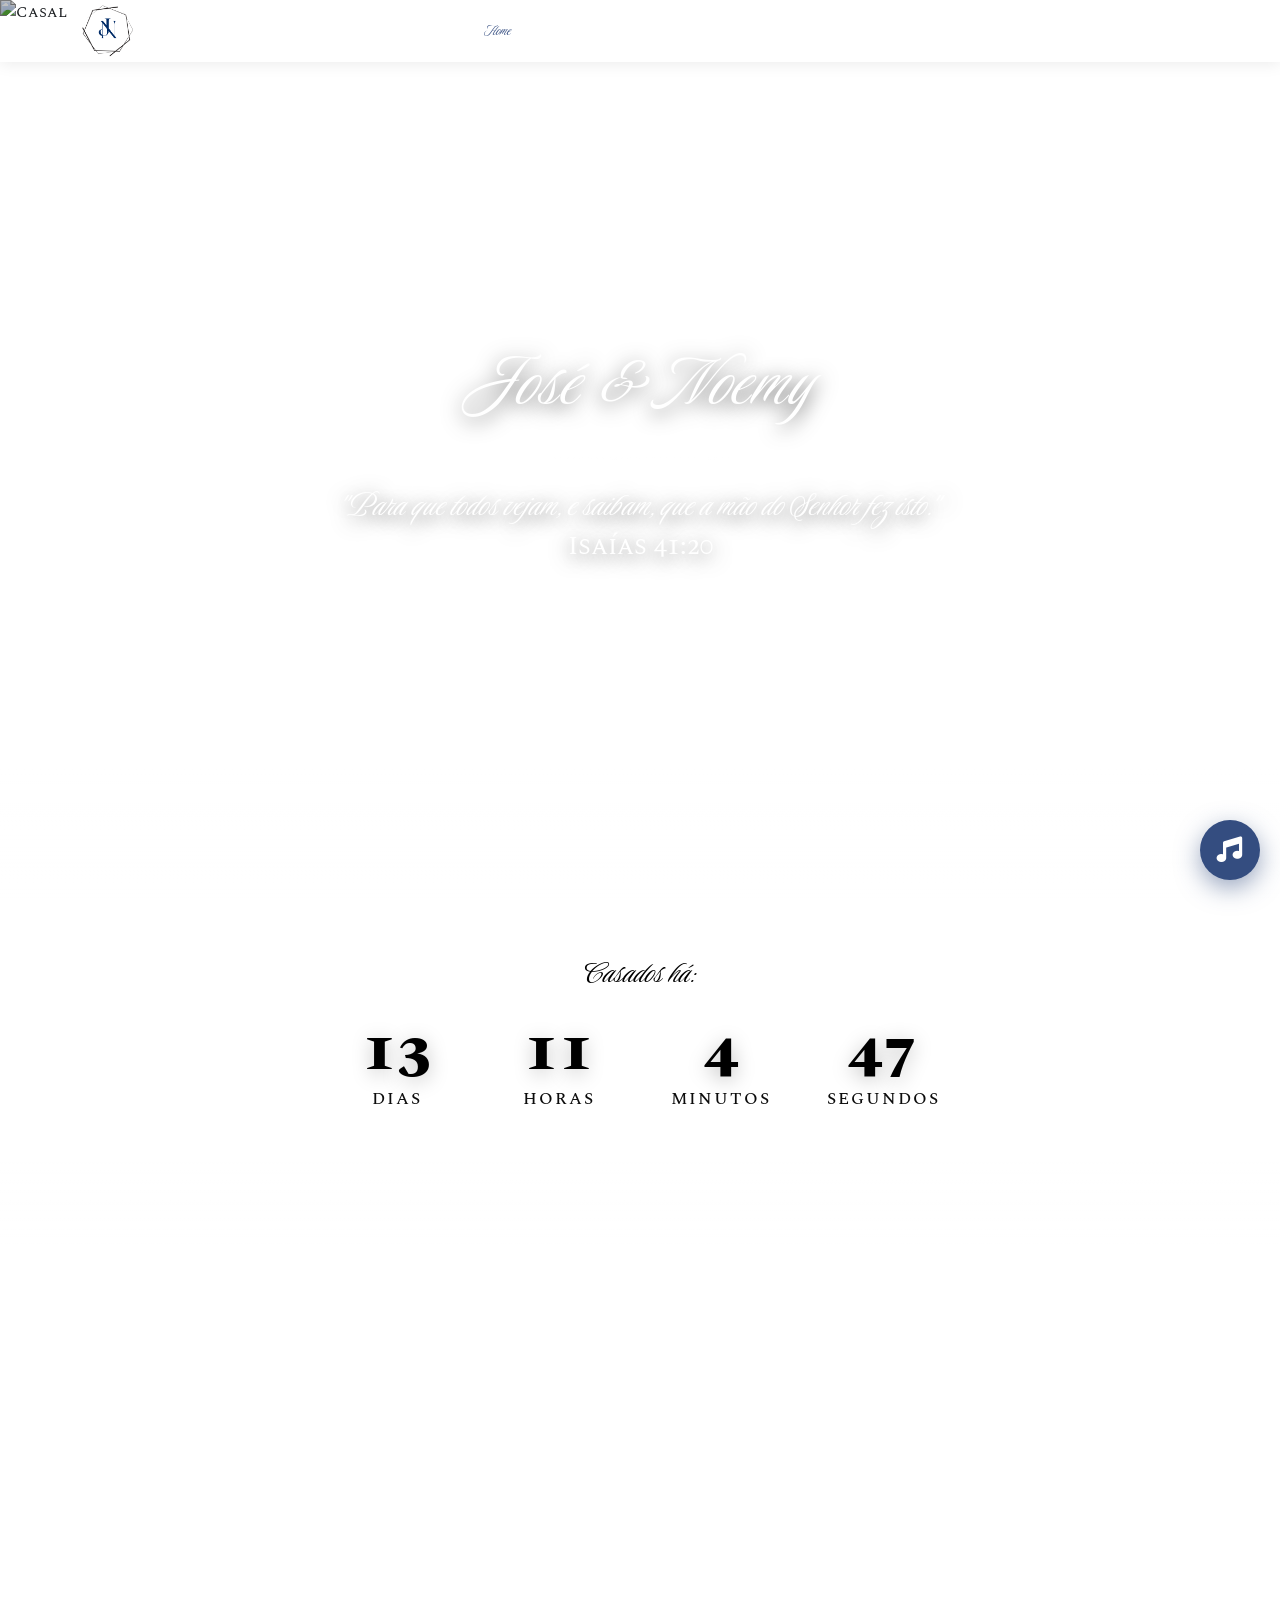
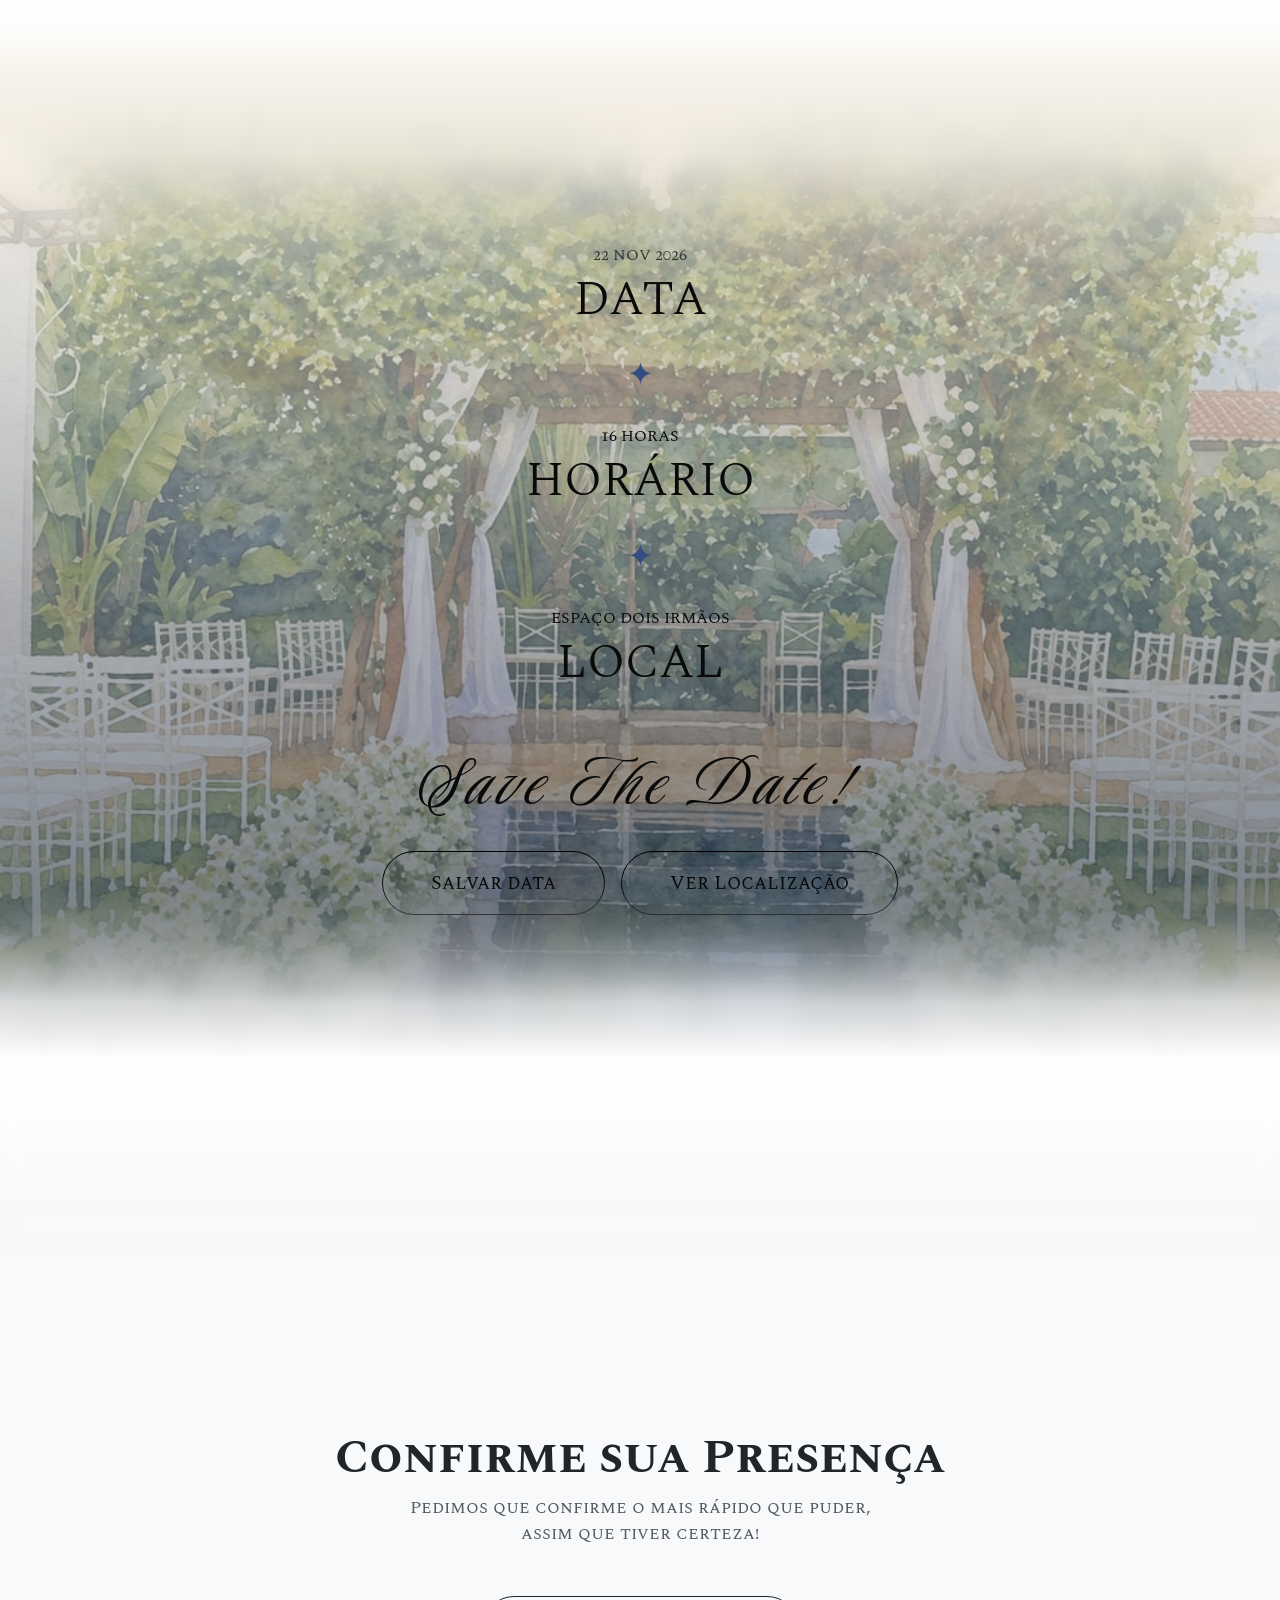
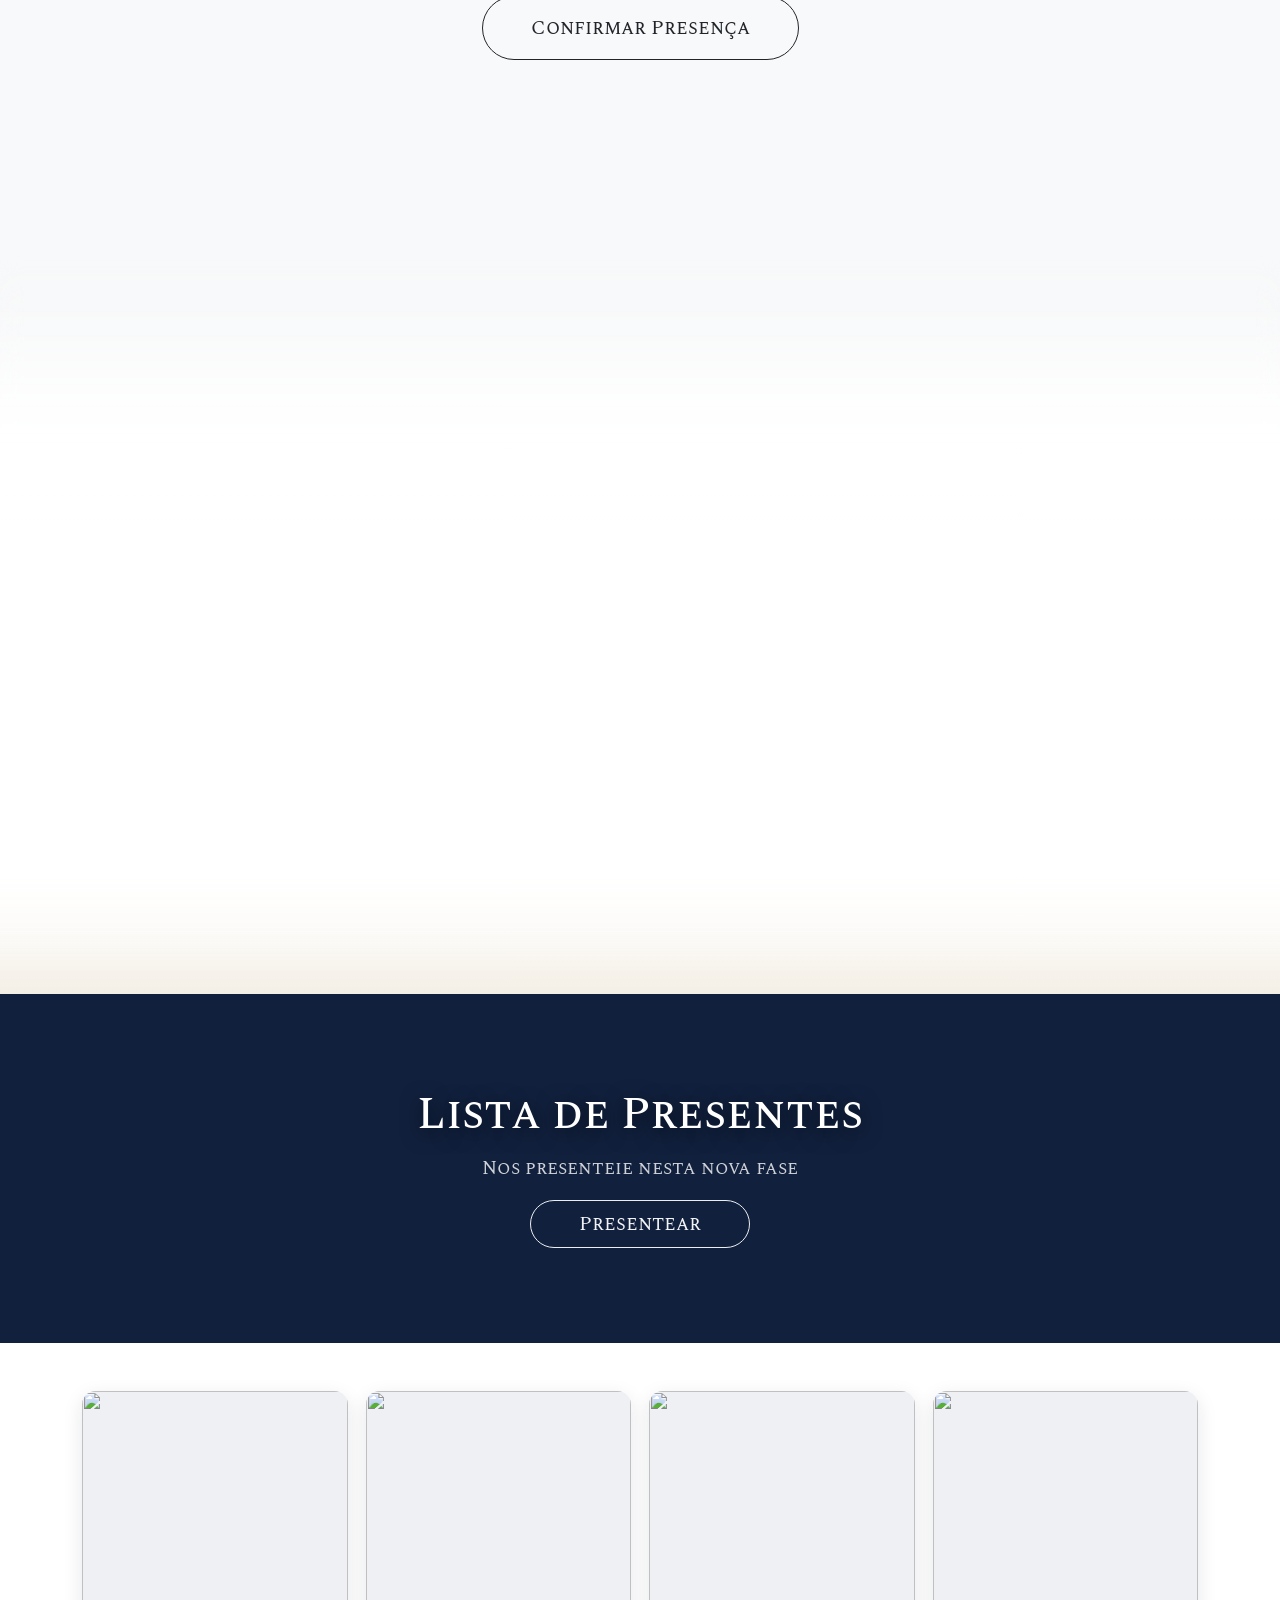
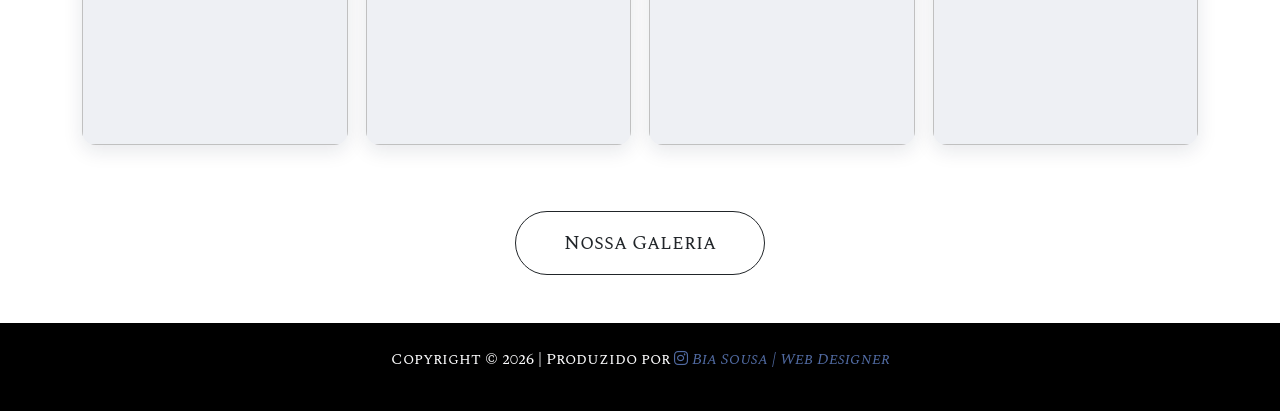
==== commit 0ac7d61a: "Arrumando fotos" ====
--- a/index.html
+++ b/index.html
@@ -53,11 +53,11 @@
     <div id="heroCarousel" class="carousel slide" data-bs-ride="carousel" data-bs-interval="3000">
         <div class="carousel-inner">
             <div class="carousel-item active"><img src="/assets/FotosNoemi/N&J-42.JPG" class="d-block w-100" alt="Casal"></div>
-            <div class="carousel-item"><img src="/assets/FotosNoemi/N&J-33.JPG" class="d-block w-100" alt="Casal"></div>
-            <div class="carousel-item"><img src="/assets//FotosNoemi/N&J-58.JPG" class="d-block w-100" alt="Casal"></div>
-            <div class="carousel-item"><img src="/assets/FotosNoemi/N&J-60.JPG" class="d-block w-100" alt="Casal"></div>
-            <div class="carousel-item"><img src="/assets/FotosNoemi/N&J-122.JPG" class="d-block w-100" alt="Casal"></div>
-            <div class="carousel-item"><img src="/assets/FotosNoemi/N&J-82.JPG" class="d-block w-100" alt="Casal"></div>
+            <div class="carousel-item"><img src="/assets/FotosNoemi/N%26J-33.JPG" class="d-block w-100" alt="Casal"></div>
+            <div class="carousel-item"><img src="/assets//FotosNoemi/N%26J-58.JPG" class="d-block w-100" alt="Casal"></div>
+            <div class="carousel-item"><img src="/assets/FotosNoemi/N%26J-60.JPG" class="d-block w-100" alt="Casal"></div>
+            <div class="carousel-item"><img src="/assets/FotosNoemi/N%26J-122.JPG" class="d-block w-100" alt="Casal"></div>
+            <div class="carousel-item"><img src="/assets/FotosNoemi/N%26J-82.JPG" class="d-block w-100" alt="Casal"></div>
         </div>
     </div>
 
@@ -82,7 +82,7 @@
 
 <!-- ===================== 3. FOTO DO CASAL (nasce do azul, some no creme) ===================== -->
 <section class="foto-casal fade-top fade-bottom"
-         style="background-image: url('/assets/FotosNoemi/N&J-9.JPG');"
+         style="background-image: url('/assets/FotosNoemi/N%26J-9.JPG');"
          role="img" aria-label="Foto do casal"></section>
 
 <!-- ===================== 4. INFORMAÇÕES / SAVE THE DATE (nasce do creme) ===================== -->
@@ -130,7 +130,7 @@
 </section>
 <!-- ===================== 2ª FOTO DO CASAL (blur mais suave) ===================== -->
 <section class="foto-casal foto-casal-soft fade-top fade-bottom"
-         style="background-image: url('/assets/FotosNoemi/N&J-84.JPG');"
+         style="background-image: url('/assets/FotosNoemi/N%26J-84.JPG');"
          role="img" aria-label="Foto do casal">
 </section>
 <!-- ===================== LISTA DE PRESENTES ===================== -->
@@ -185,10 +185,10 @@
 <script>
     /* ---------- Galeria ---------- */
     const photos = [
-        { src: "assets/FotosNoemi/N&J-82.JPG" },
-        { src: "assets/FotosNoemi/N&J-60.JPG" },
-        { src: "assets/FotosNoemi/N&J-122.JPG" },
-        { src: "assets/FotosNoemi/N&J-58.JPG" }
+        { src: "assets/FotosNoemi/N%26J-82.JPG" },
+        { src: "assets/FotosNoemi/N%26J-60.JPG" },
+        { src: "assets/FotosNoemi/N%26J-122.JPG" },
+        { src: "assets/FotosNoemi/N%26J-58.JPG" }
     ];
 
     const galleryGrid = document.getElementById('galleryGrid');
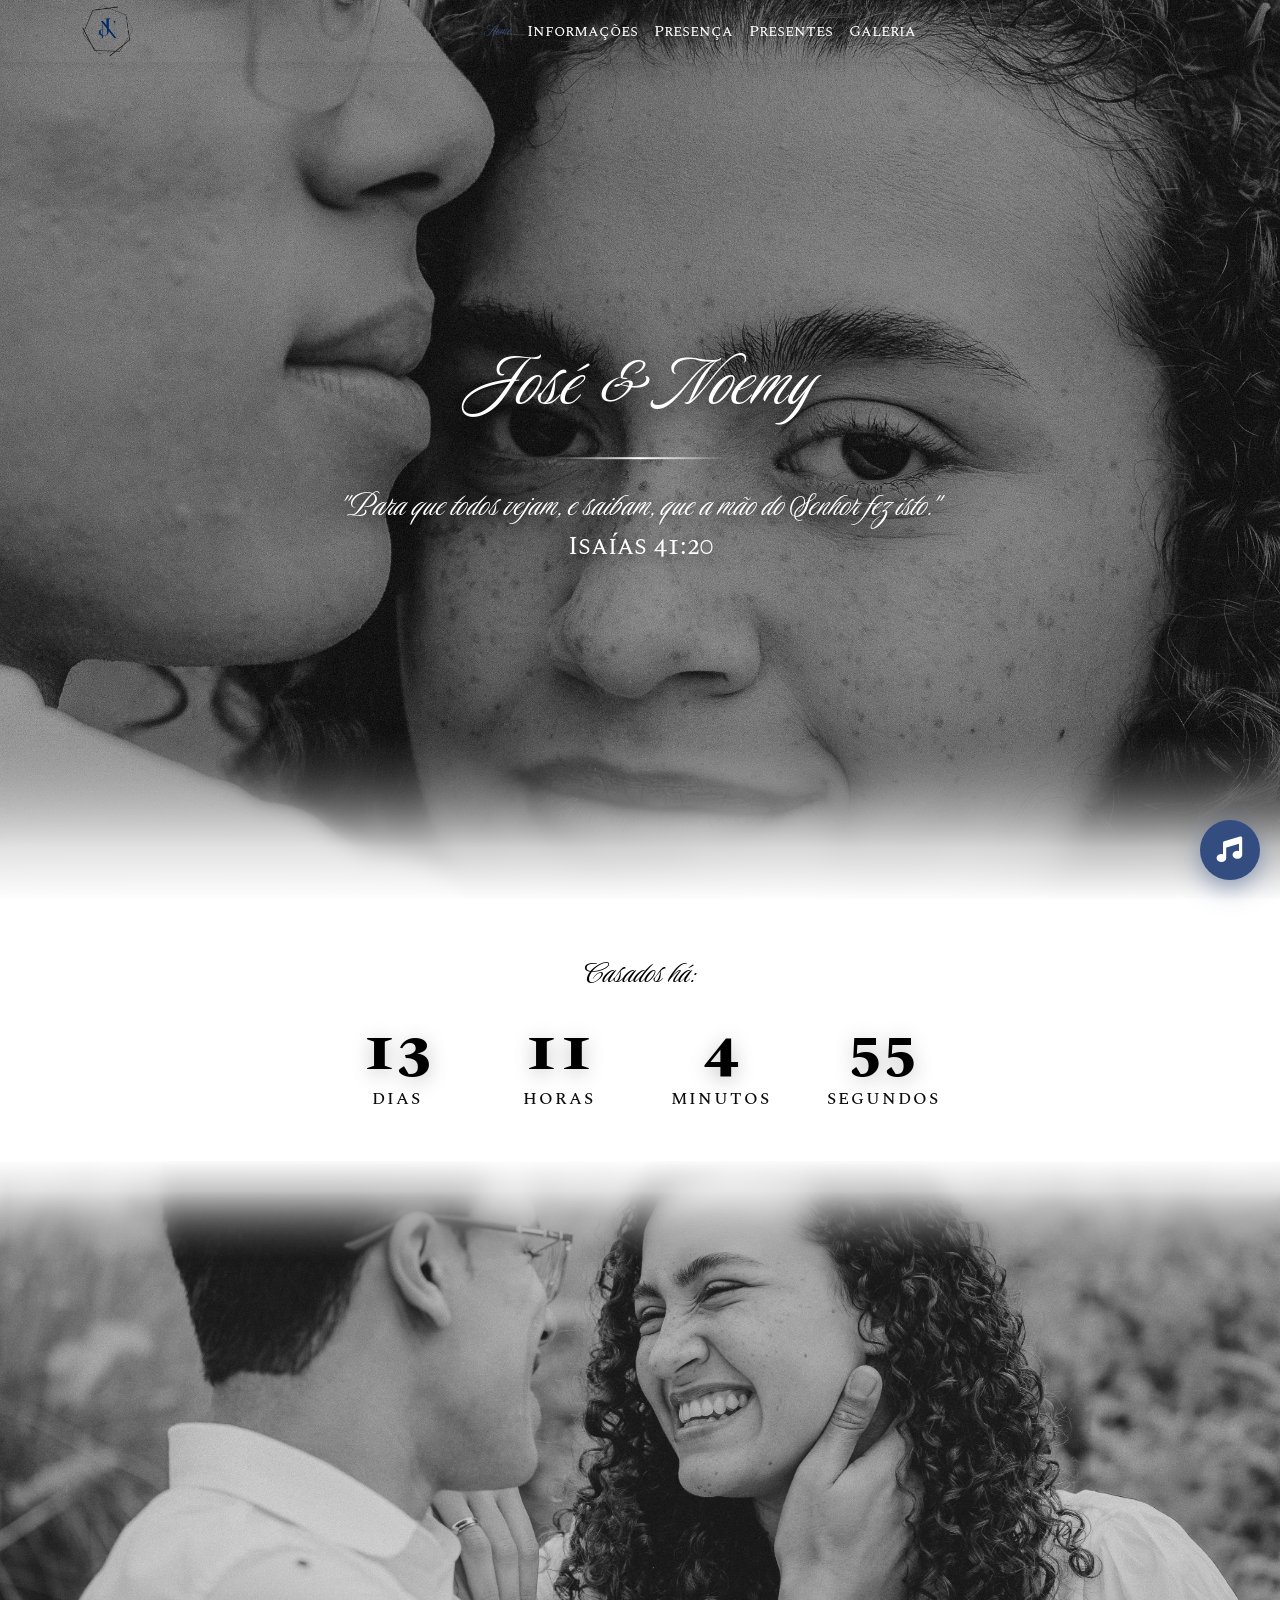
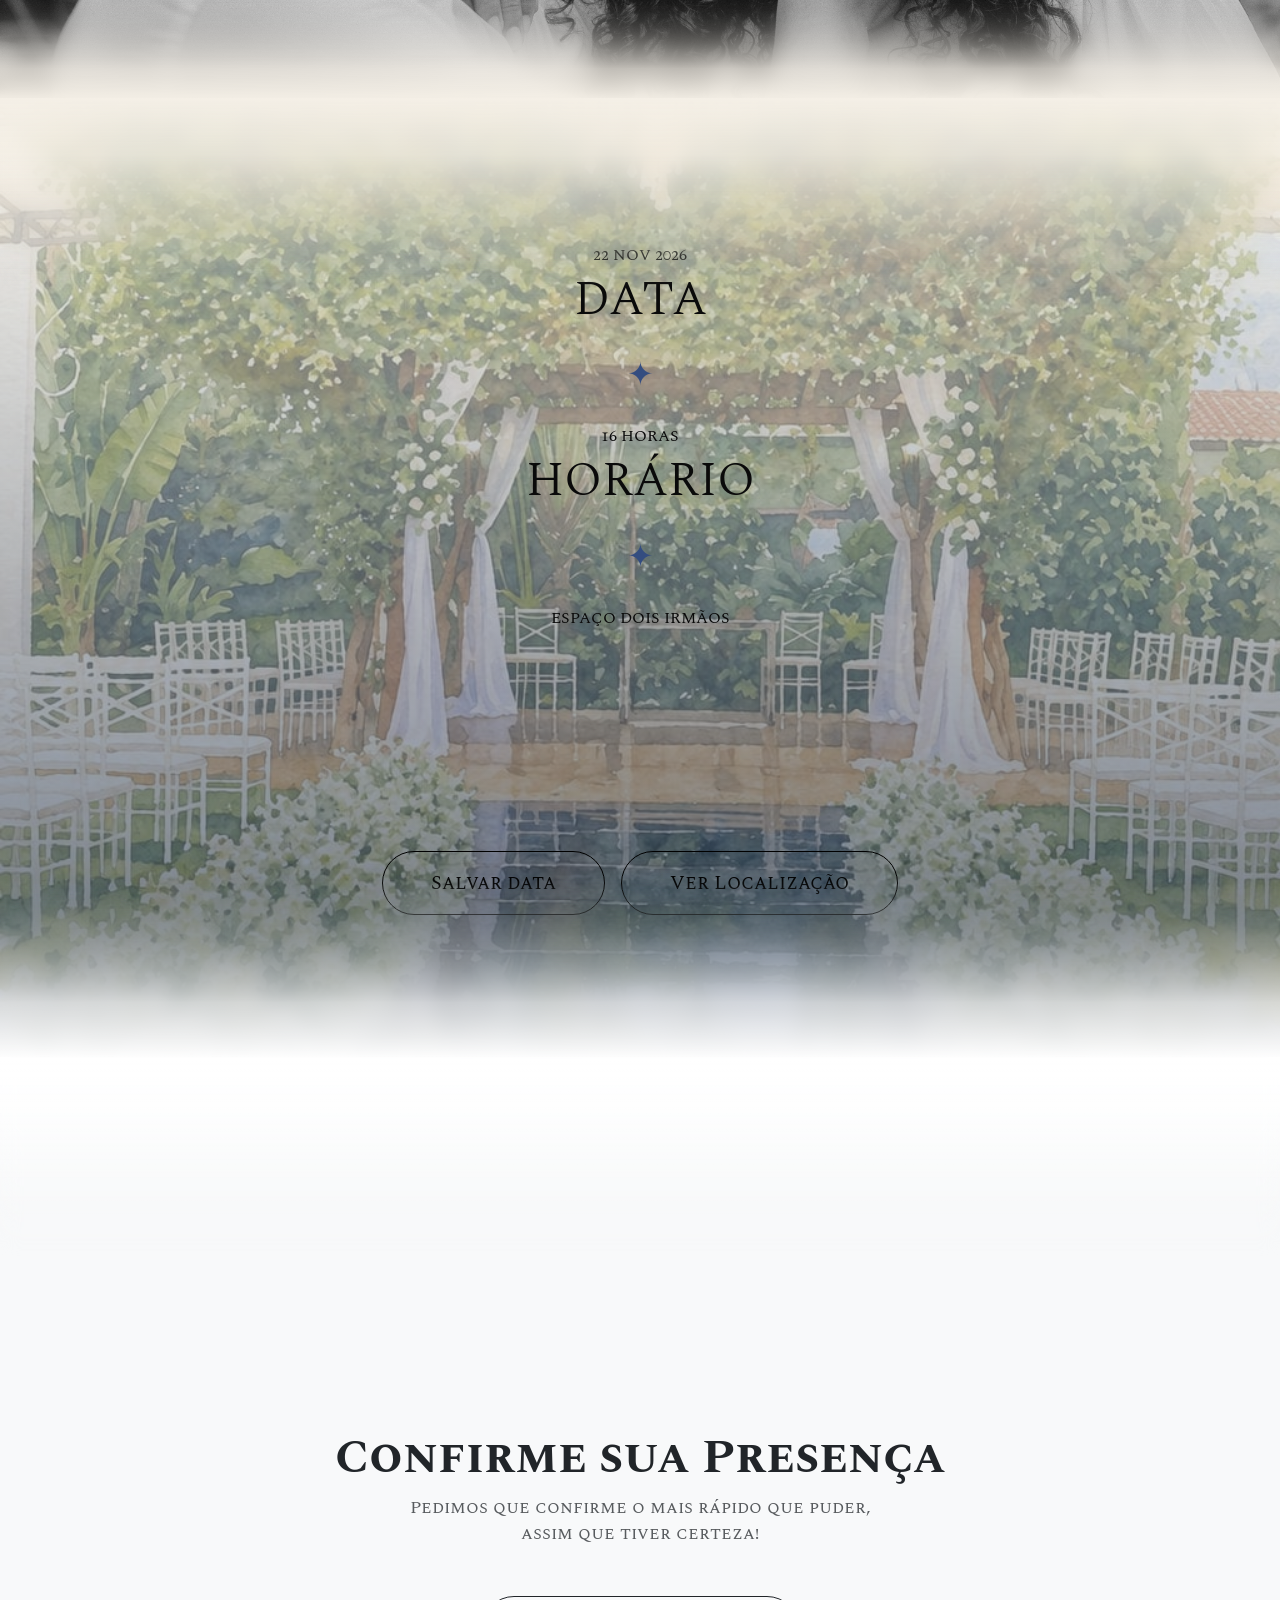
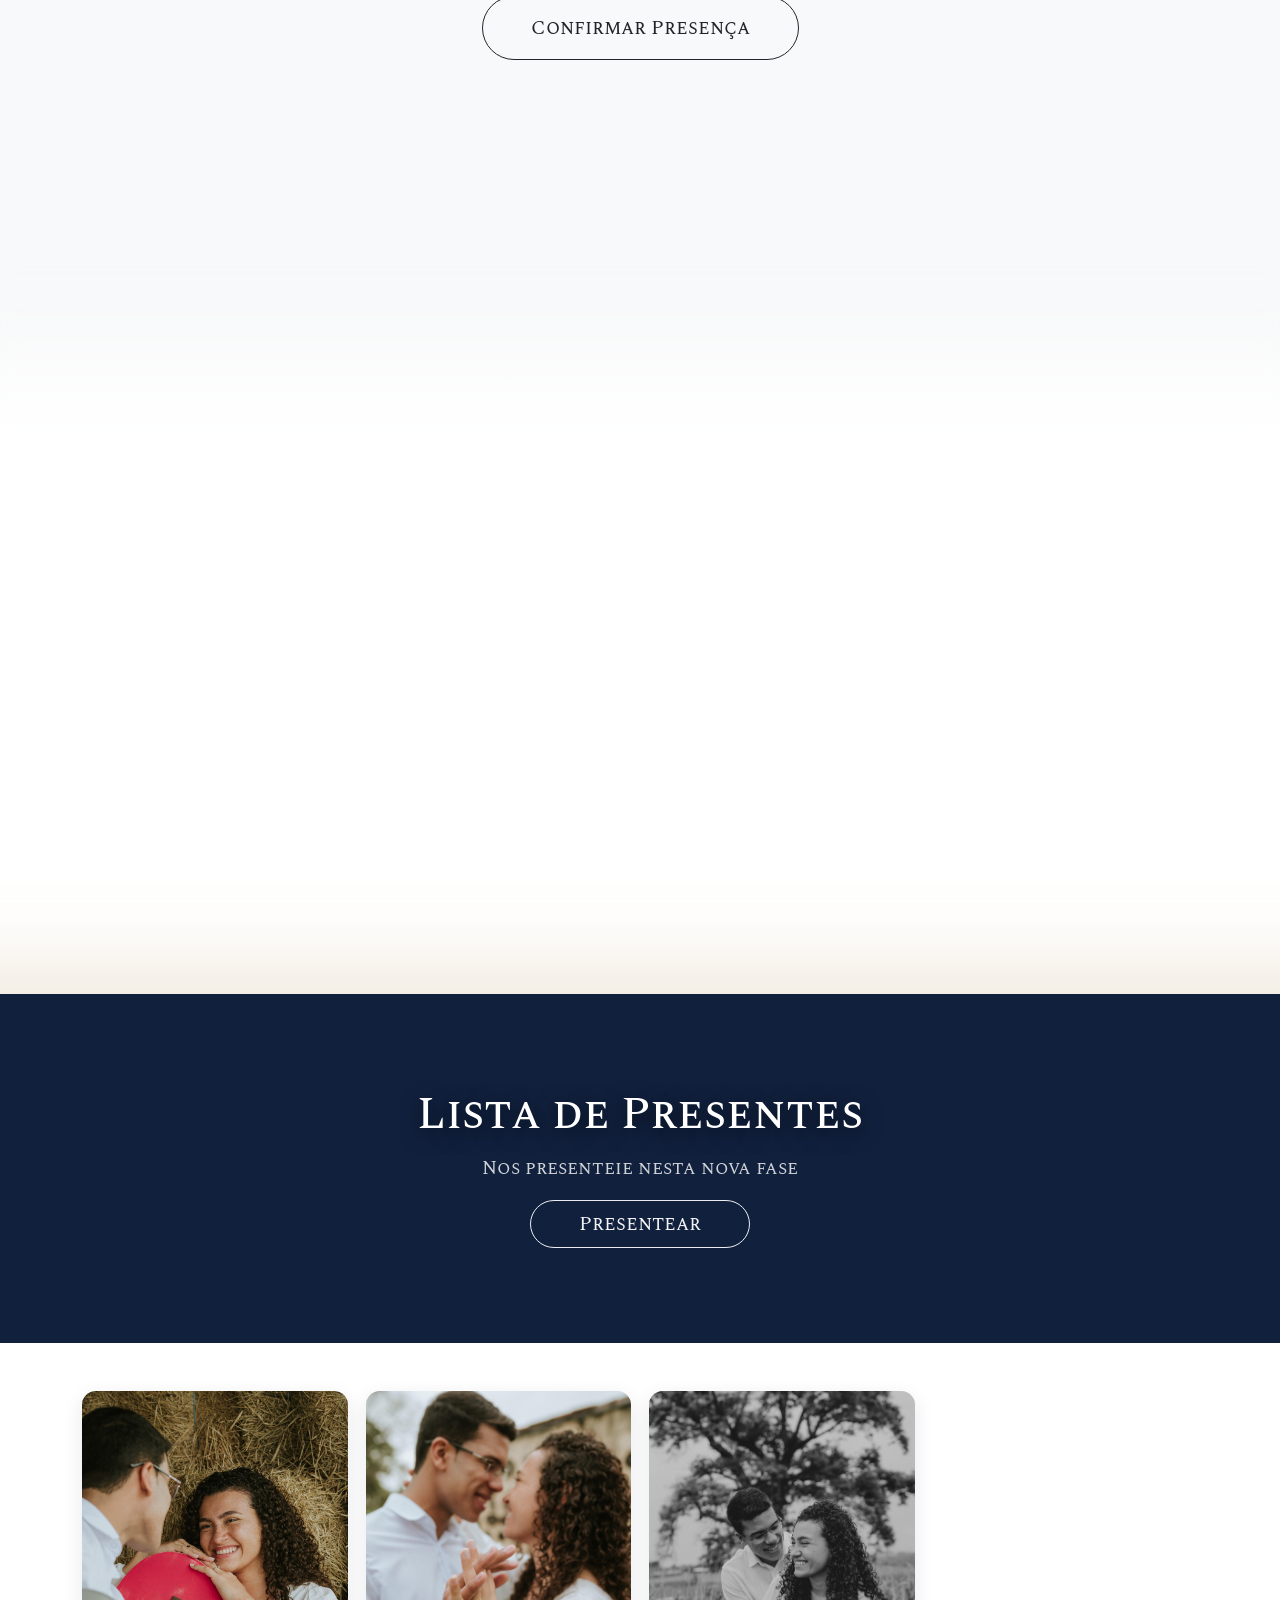
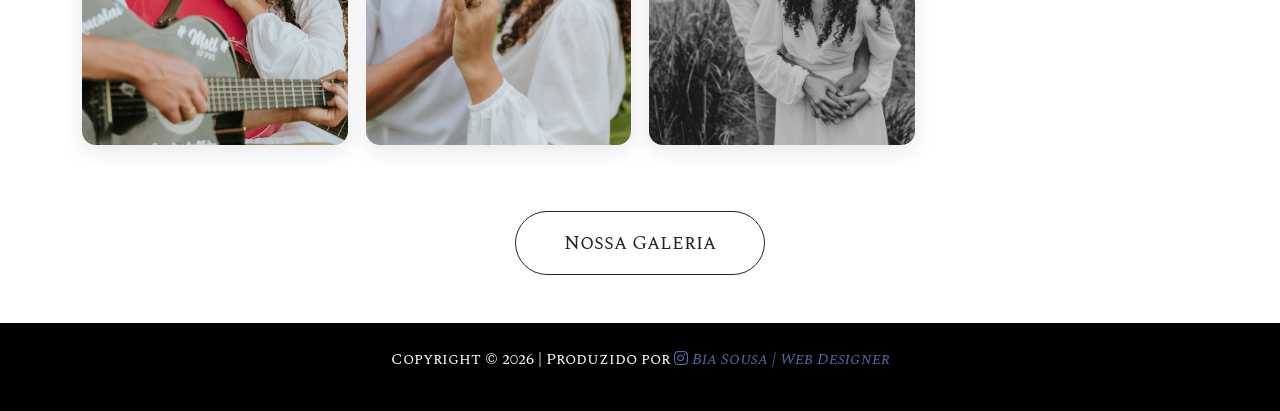
==== commit 8d63bb3c: "Descrição da alteração" ====
--- a/index.html
+++ b/index.html
@@ -52,12 +52,12 @@
 <header id="hero" class="fade-bottom">
     <div id="heroCarousel" class="carousel slide" data-bs-ride="carousel" data-bs-interval="3000">
         <div class="carousel-inner">
-            <div class="carousel-item active"><img src="/assets/FotosNoemi/N&J-42.JPG" class="d-block w-100" alt="Casal"></div>
-            <div class="carousel-item"><img src="/assets/FotosNoemi/N%26J-33.JPG" class="d-block w-100" alt="Casal"></div>
-            <div class="carousel-item"><img src="/assets//FotosNoemi/N%26J-58.JPG" class="d-block w-100" alt="Casal"></div>
-            <div class="carousel-item"><img src="/assets/FotosNoemi/N%26J-60.JPG" class="d-block w-100" alt="Casal"></div>
-            <div class="carousel-item"><img src="/assets/FotosNoemi/N%26J-122.JPG" class="d-block w-100" alt="Casal"></div>
-            <div class="carousel-item"><img src="/assets/FotosNoemi/N%26J-82.JPG" class="d-block w-100" alt="Casal"></div>
+            <div class="carousel-item active"><img src="/assets/FotosNoemi/N&J-42.jpg" class="d-block w-100" alt="Casal"></div>
+            <div class="carousel-item"><img src="/assets/FotosNoemi/N%26J-33.jpg" class="d-block w-100" alt="Casal"></div>
+            <div class="carousel-item"><img src="/assets//FotosNoemi/N%26J-58.jpg" class="d-block w-100" alt="Casal"></div>
+            <div class="carousel-item"><img src="/assets/FotosNoemi/N%26J-60.jpg" class="d-block w-100" alt="Casal"></div>
+            <div class="carousel-item"><img src="/assets/FotosNoemi/N%26J-122.jpg" class="d-block w-100" alt="Casal"></div>
+            <div class="carousel-item"><img src="/assets/FotosNoemi/N%26J-82.jpg" class="d-block w-100" alt="Casal"></div>
         </div>
     </div>
 
@@ -82,7 +82,7 @@
 
 <!-- ===================== 3. FOTO DO CASAL (nasce do azul, some no creme) ===================== -->
 <section class="foto-casal fade-top fade-bottom"
-         style="background-image: url('/assets/FotosNoemi/N%26J-9.JPG');"
+         style="background-image: url('/assets/FotosNoemi/N%26J-9.jpg');"
          role="img" aria-label="Foto do casal"></section>
 
 <!-- ===================== 4. INFORMAÇÕES / SAVE THE DATE (nasce do creme) ===================== -->
@@ -185,10 +185,10 @@
 <script>
     /* ---------- Galeria ---------- */
     const photos = [
-        { src: "assets/FotosNoemi/N%26J-82.JPG" },
-        { src: "assets/FotosNoemi/N%26J-60.JPG" },
-        { src: "assets/FotosNoemi/N%26J-122.JPG" },
-        { src: "assets/FotosNoemi/N%26J-58.JPG" }
+        { src: "assets/FotosNoemi/N%26J-82.jpg" },
+        { src: "assets/FotosNoemi/N%26J-60.jpg" },
+        { src: "assets/FotosNoemi/N%26J-122.jpg" },
+        { src: "assets/FotosNoemi/N%26J-58.jpg" }
     ];
 
     const galleryGrid = document.getElementById('galleryGrid');
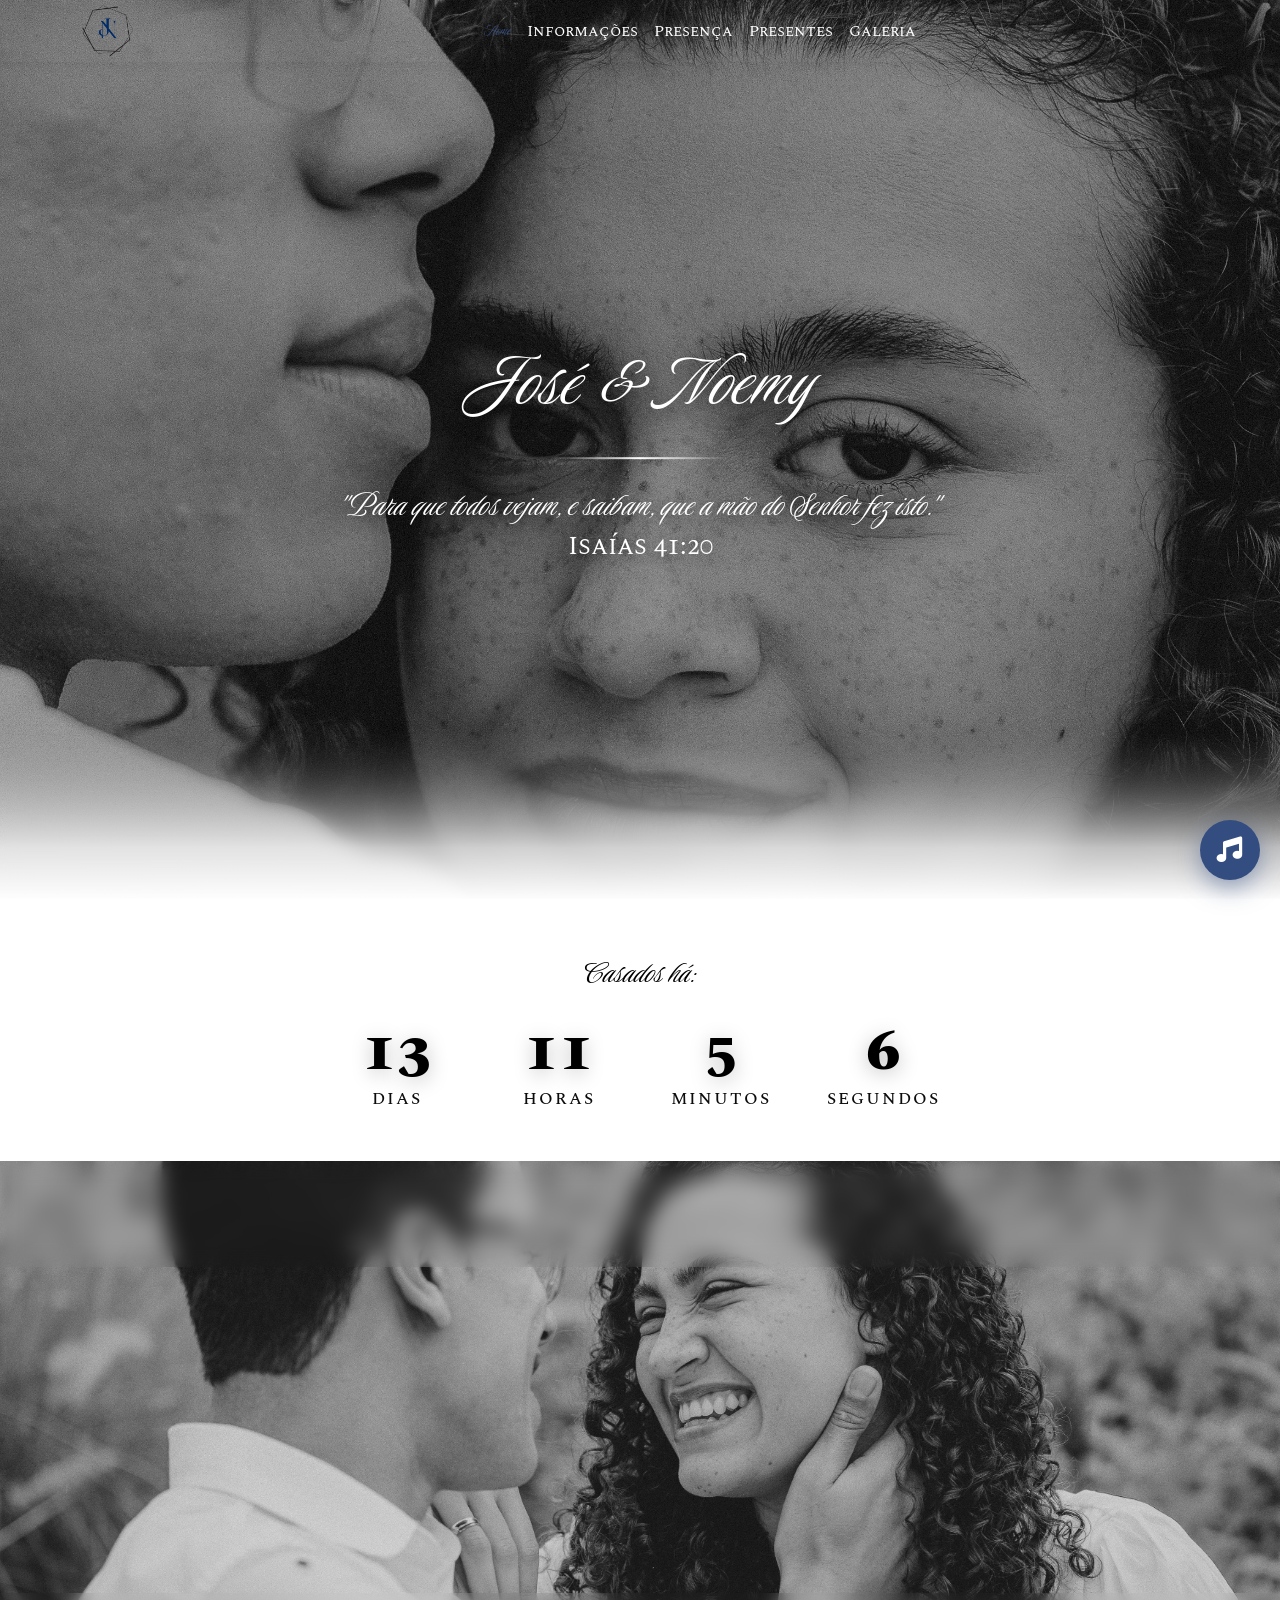
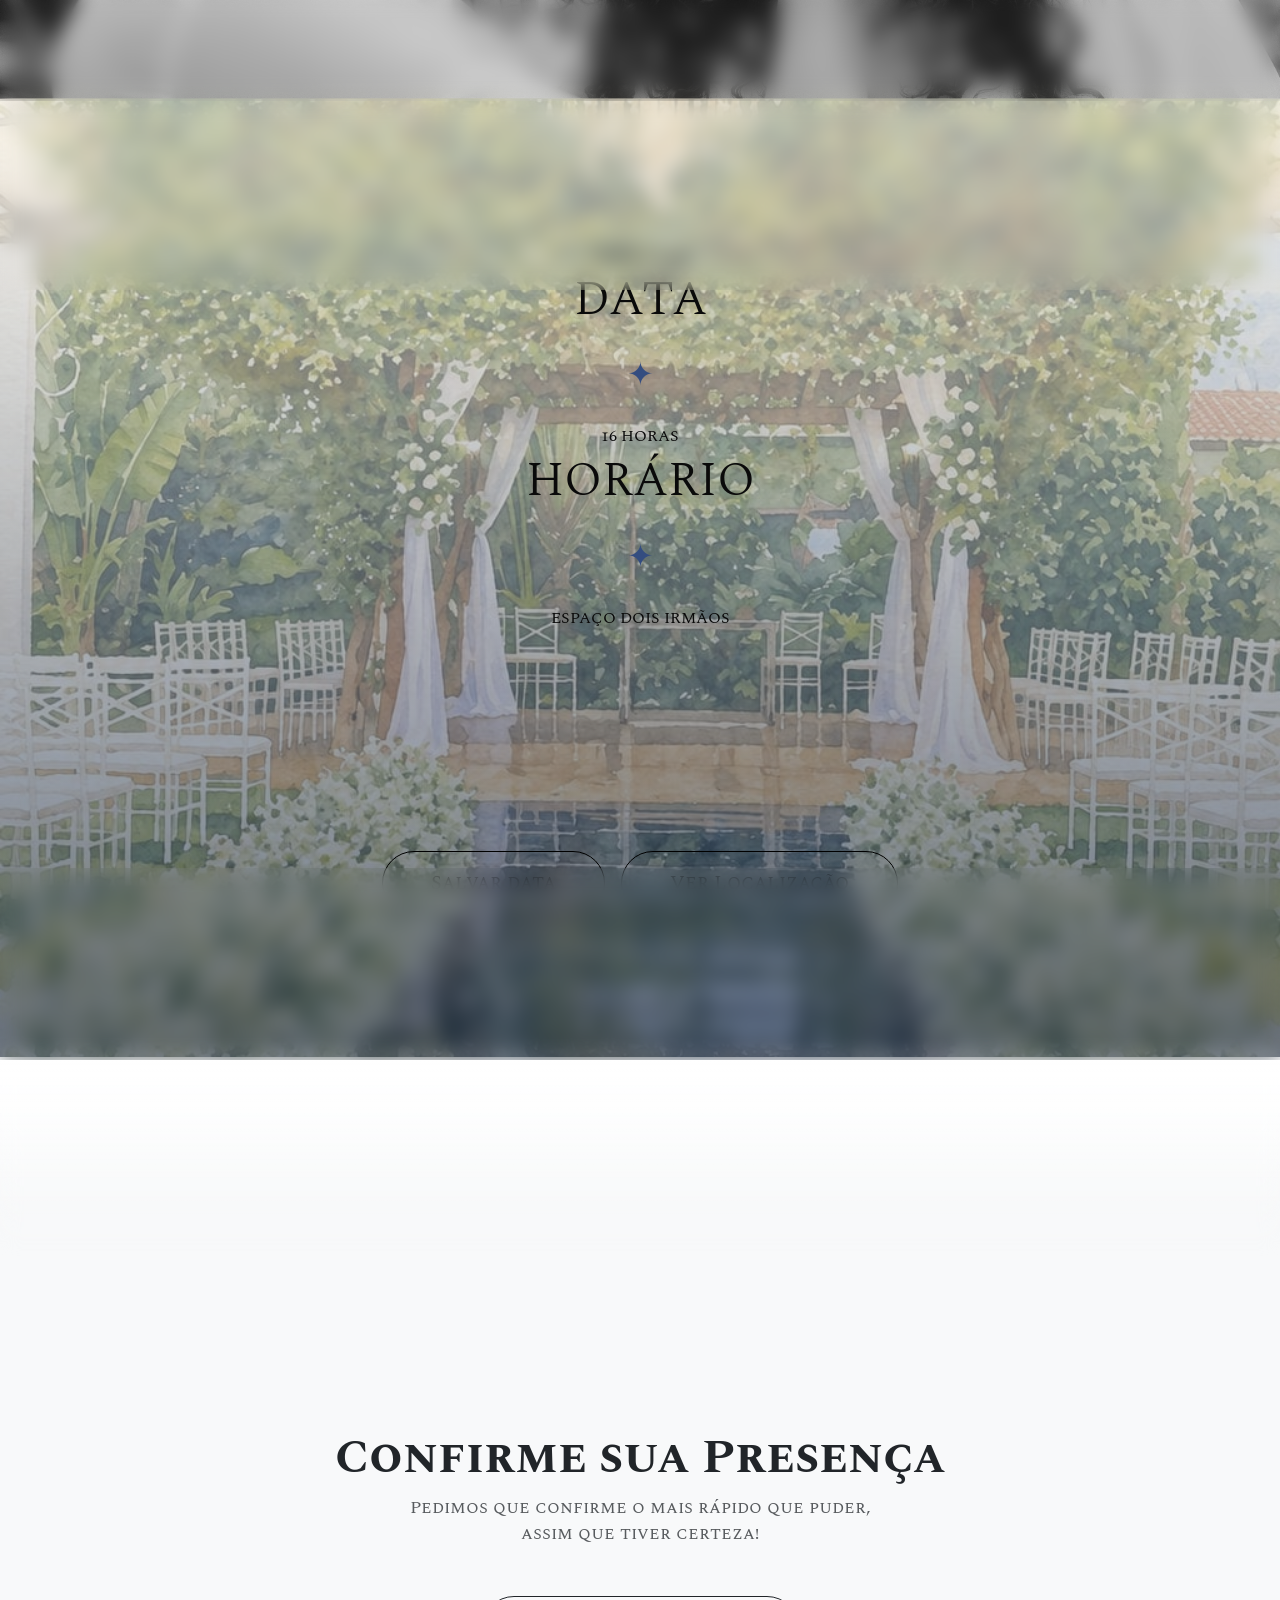
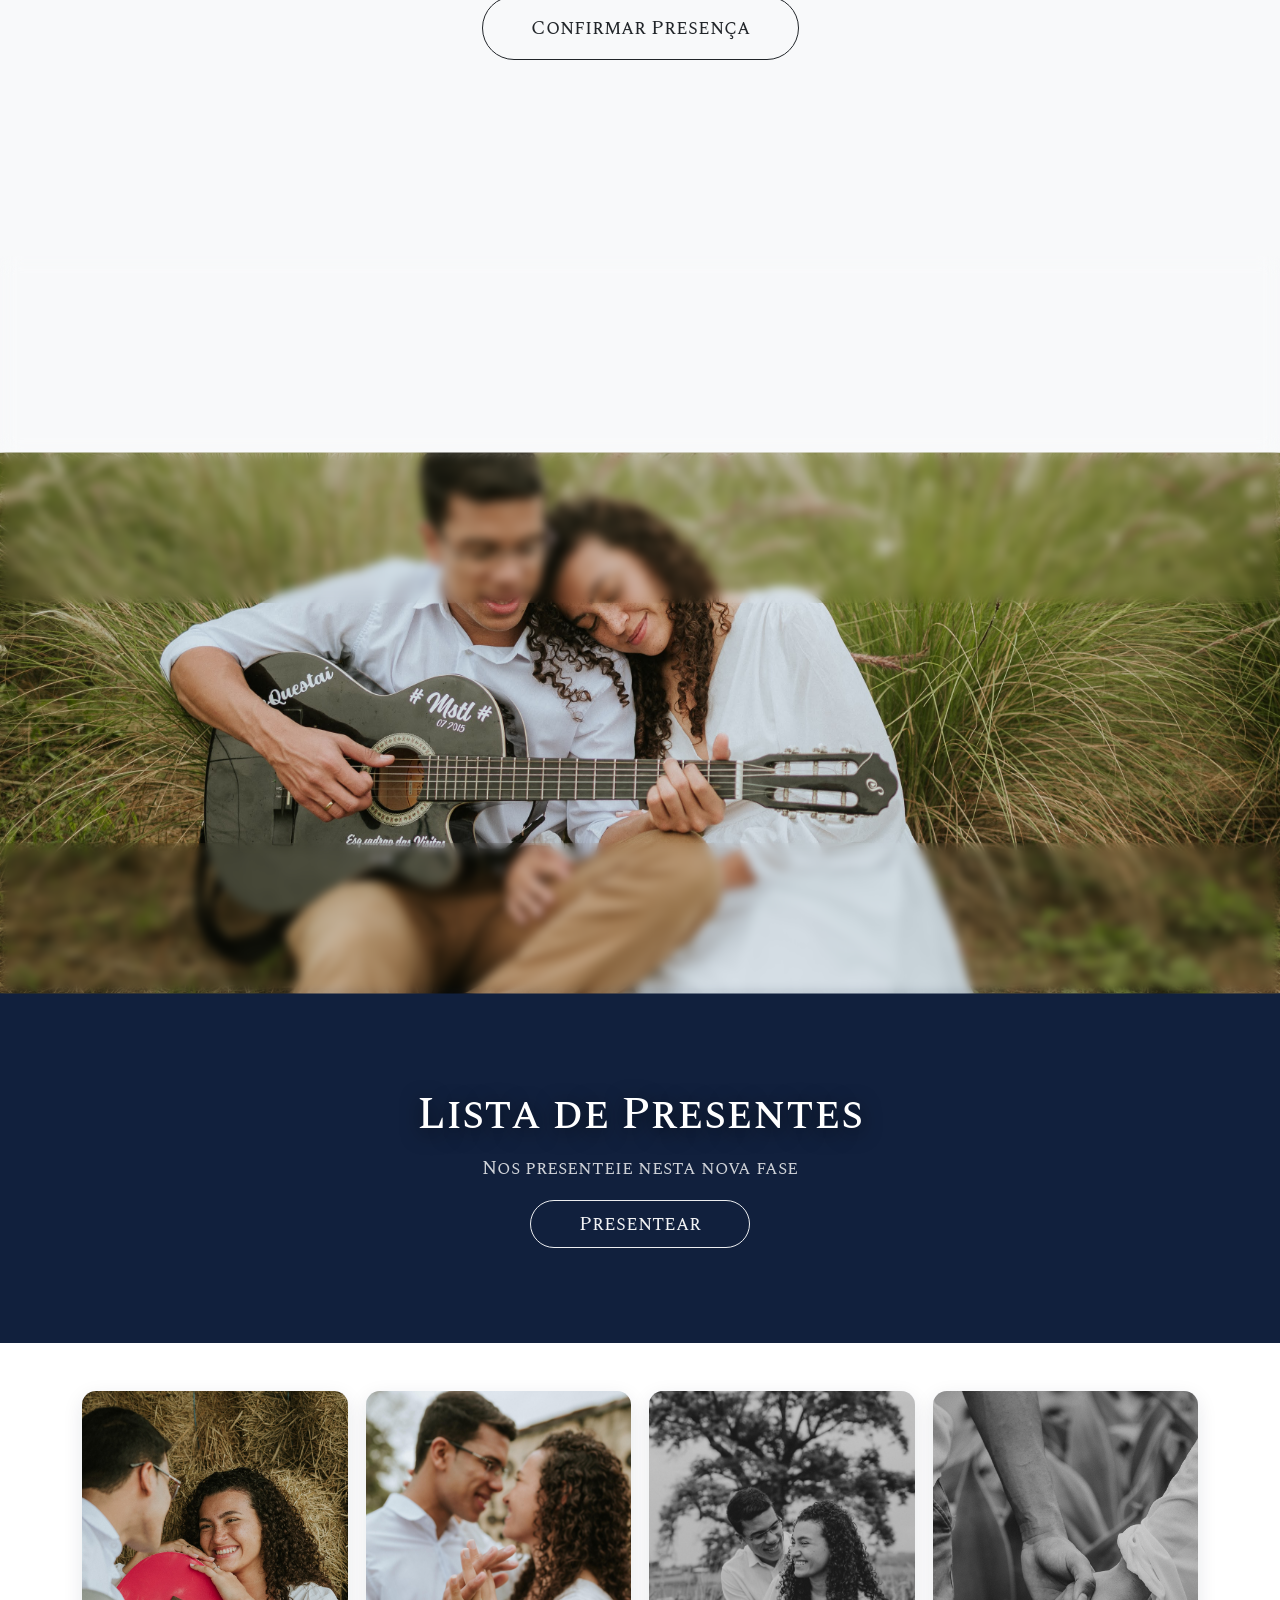
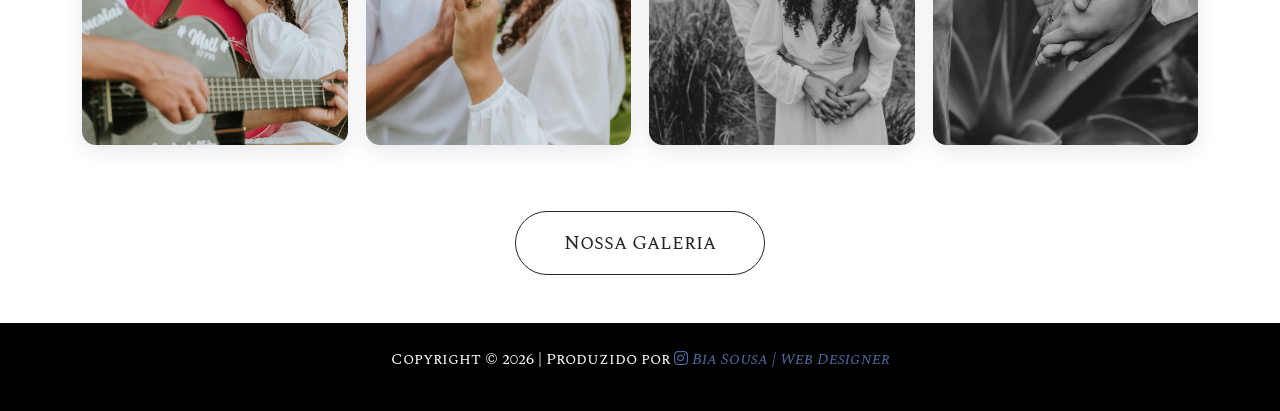
==== commit c3e7a70e: "Descrição da alteração" ====
--- a/index.html
+++ b/index.html
@@ -130,7 +130,7 @@
 </section>
 <!-- ===================== 2ª FOTO DO CASAL (blur mais suave) ===================== -->
 <section class="foto-casal foto-casal-soft fade-top fade-bottom"
-         style="background-image: url('/assets/FotosNoemi/N%26J-84.JPG');"
+         style="background-image: url('/assets/FotosNoemi/N%26J-84.jpg');"
          role="img" aria-label="Foto do casal">
 </section>
 <!-- ===================== LISTA DE PRESENTES ===================== -->
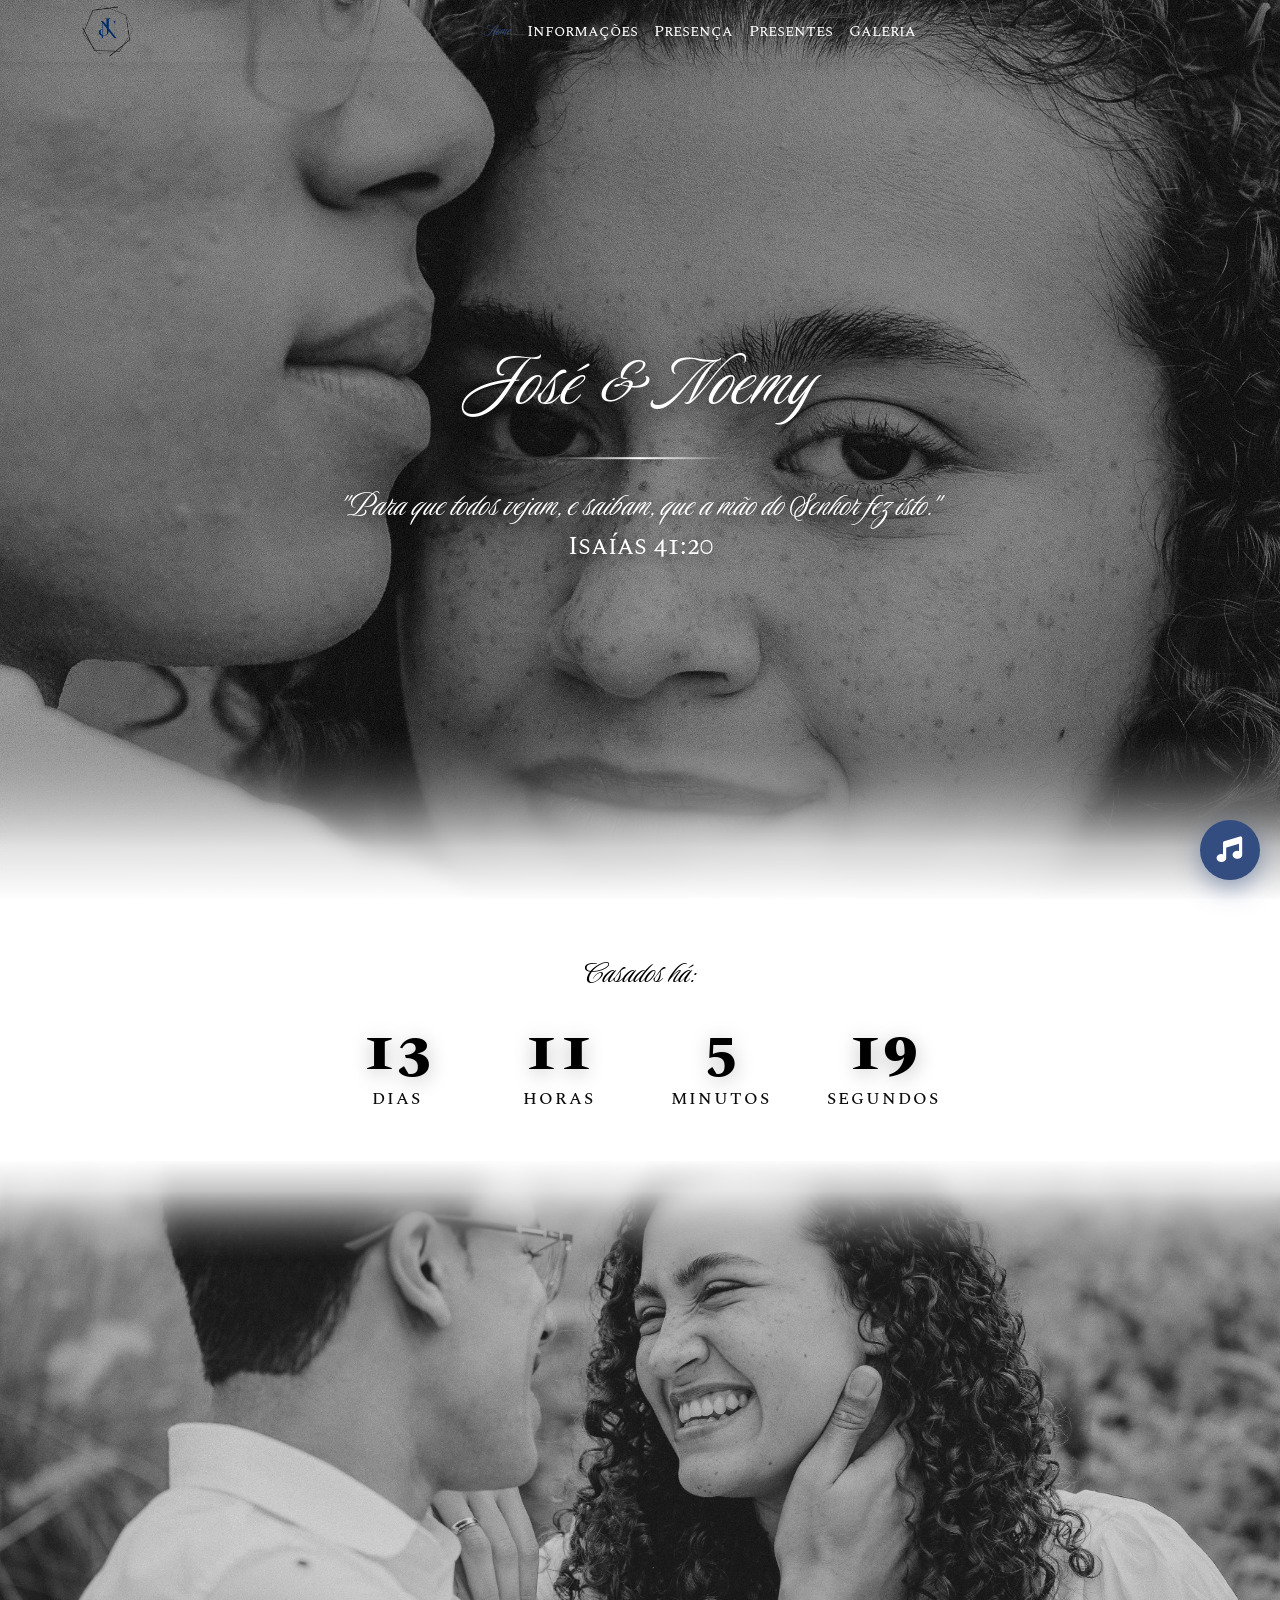
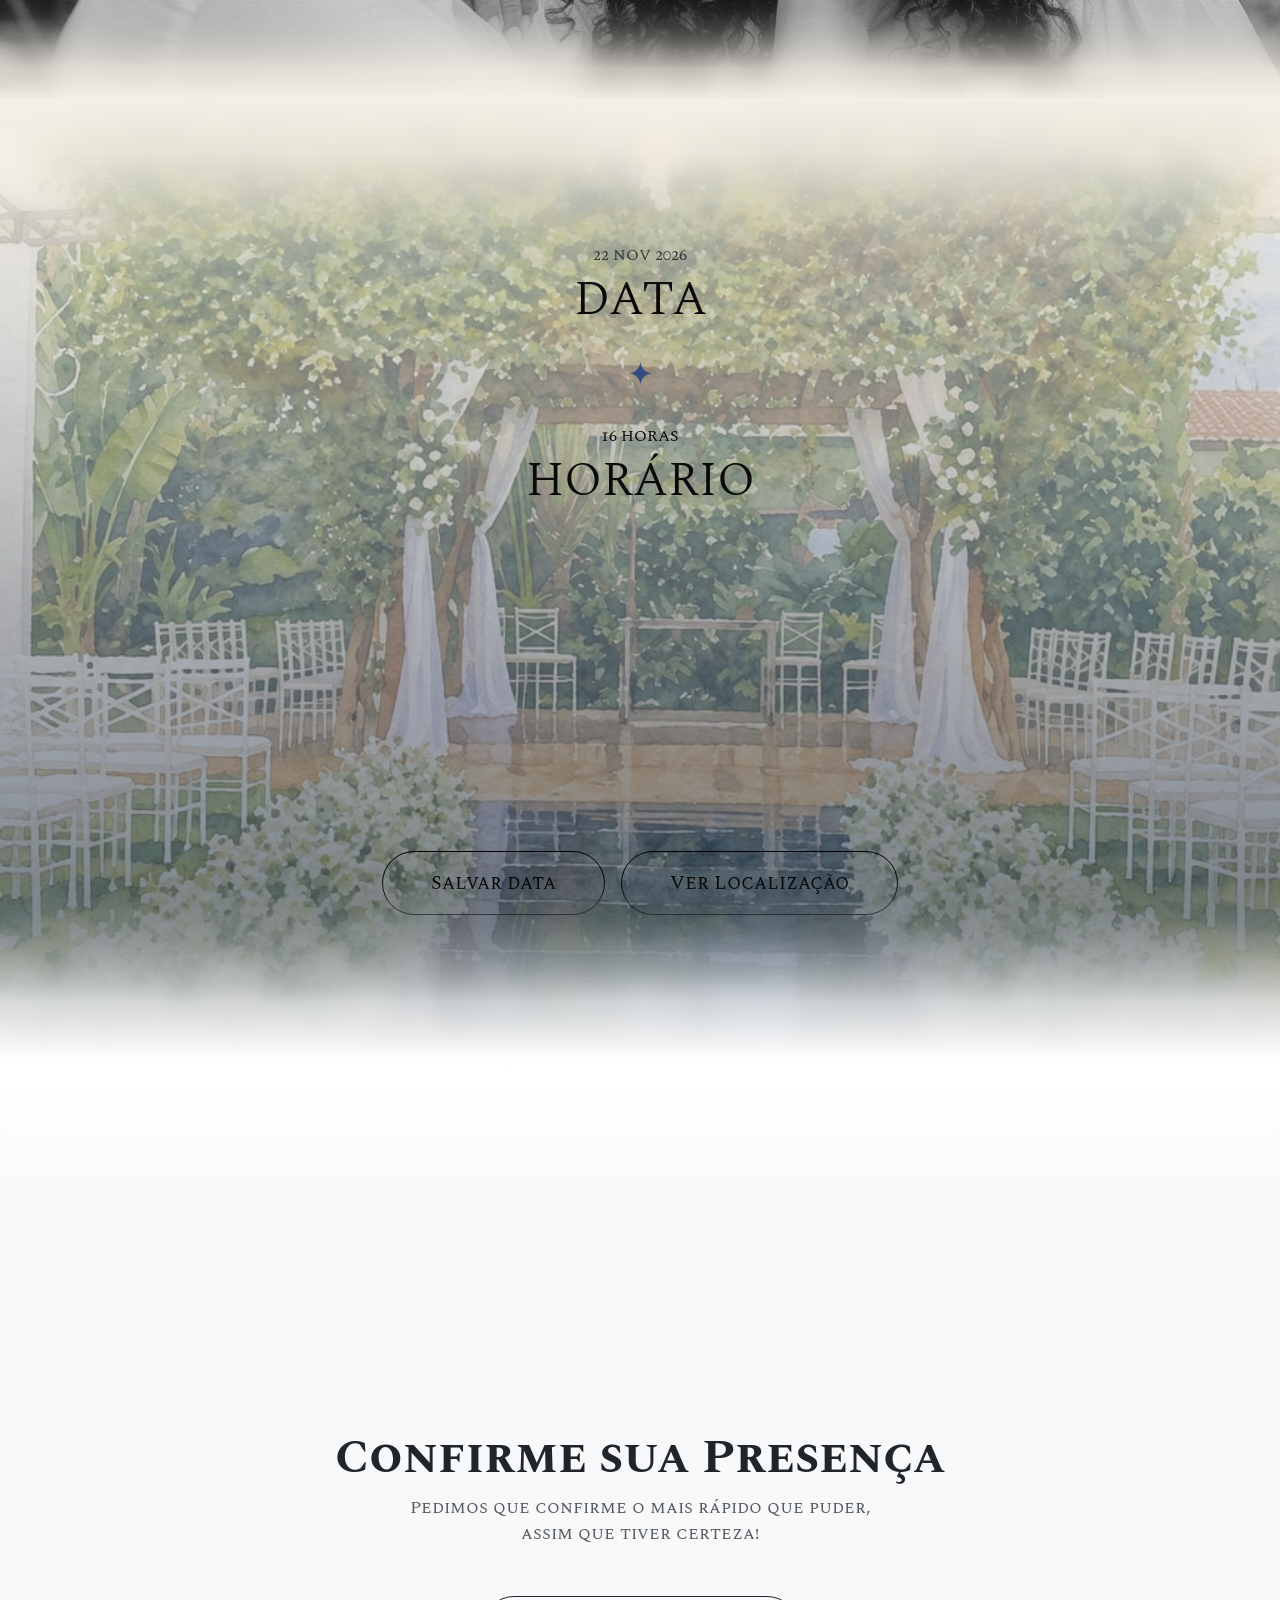
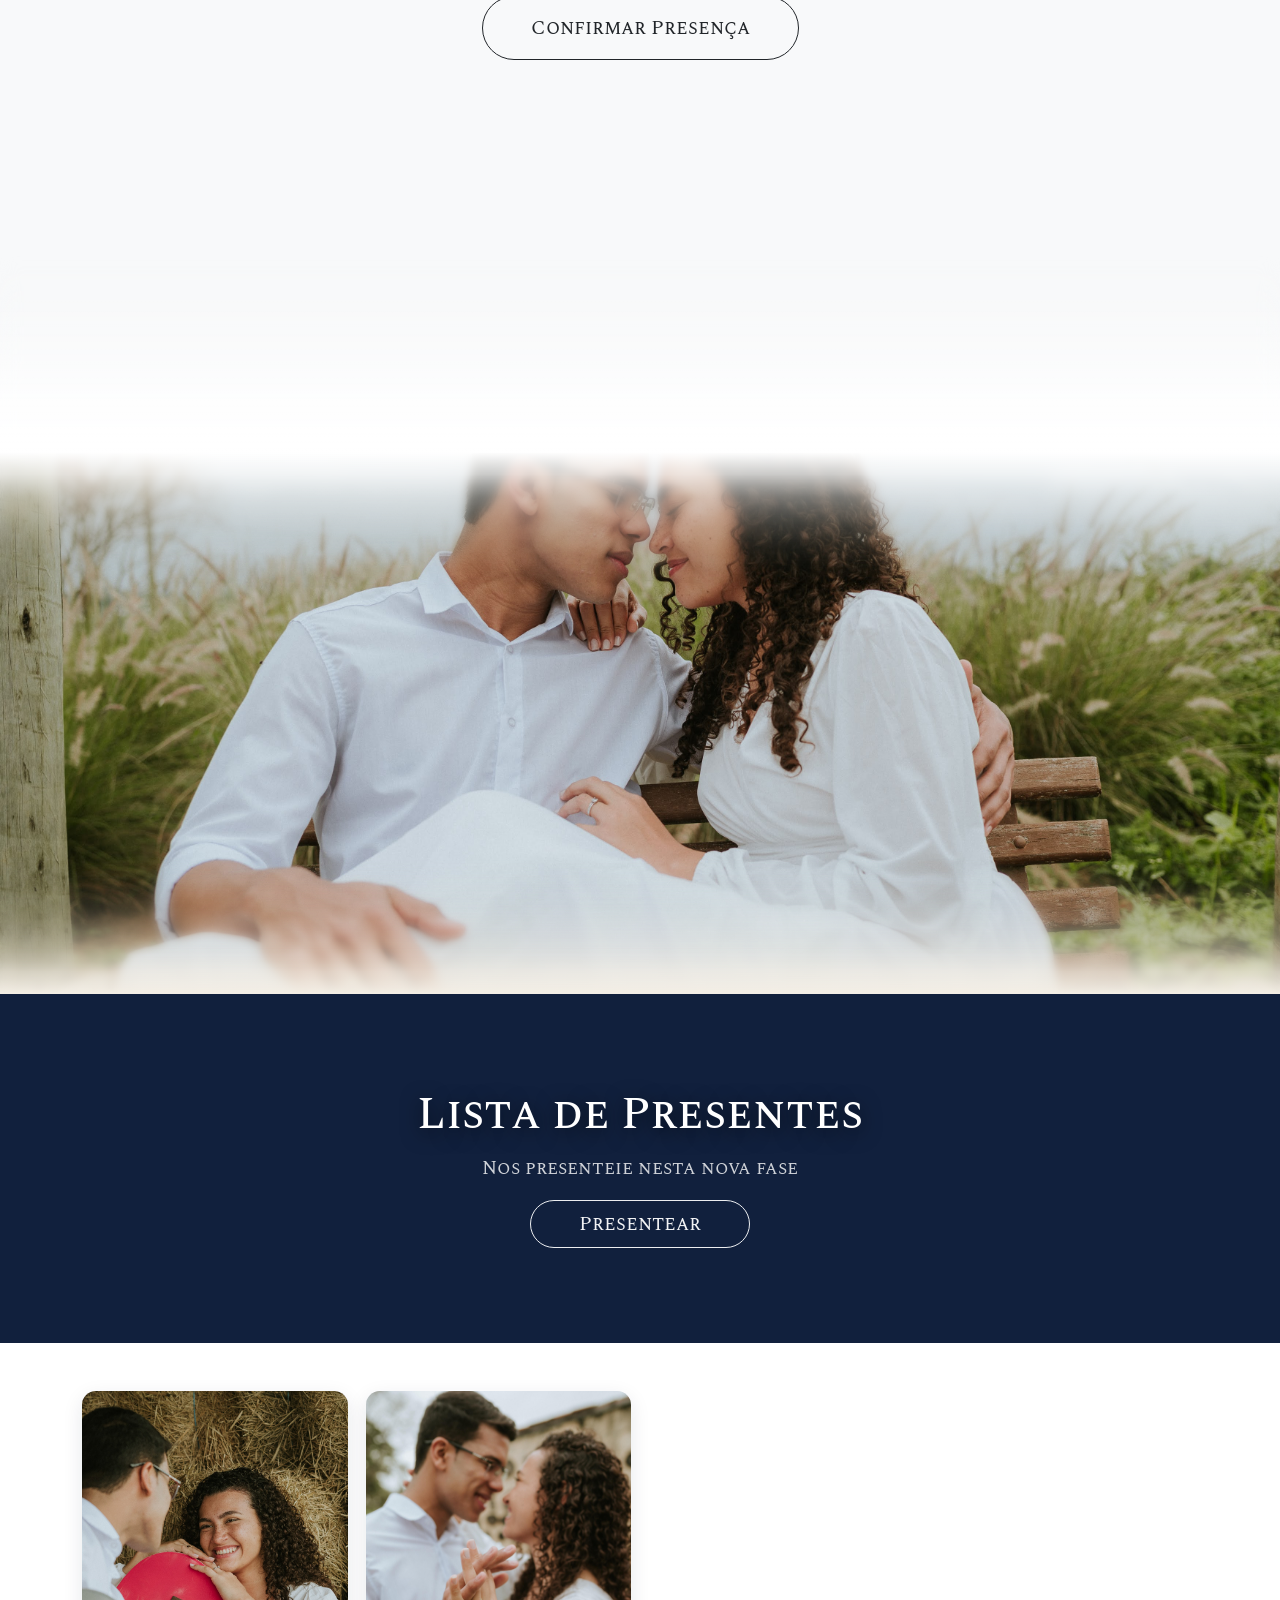
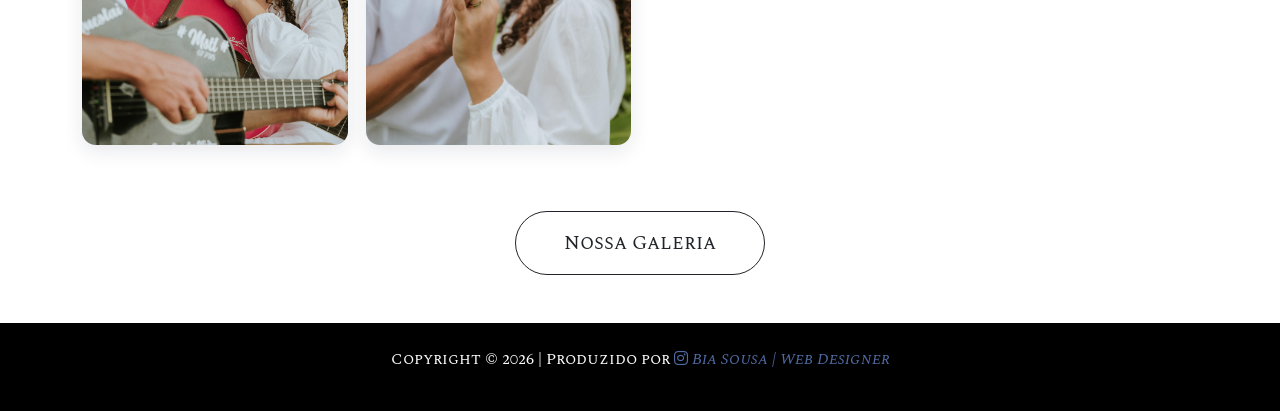
==== commit fa3fafd6: "Descrição da alteração" ====
--- a/index.html
+++ b/index.html
@@ -130,7 +130,7 @@
 </section>
 <!-- ===================== 2ª FOTO DO CASAL (blur mais suave) ===================== -->
 <section class="foto-casal foto-casal-soft fade-top fade-bottom"
-         style="background-image: url('/assets/FotosNoemi/N%26J-84.jpg');"
+         style="background-image: url('/assets/FotosNoemi/N%26J-6.jpg');"
          role="img" aria-label="Foto do casal">
 </section>
 <!-- ===================== LISTA DE PRESENTES ===================== -->
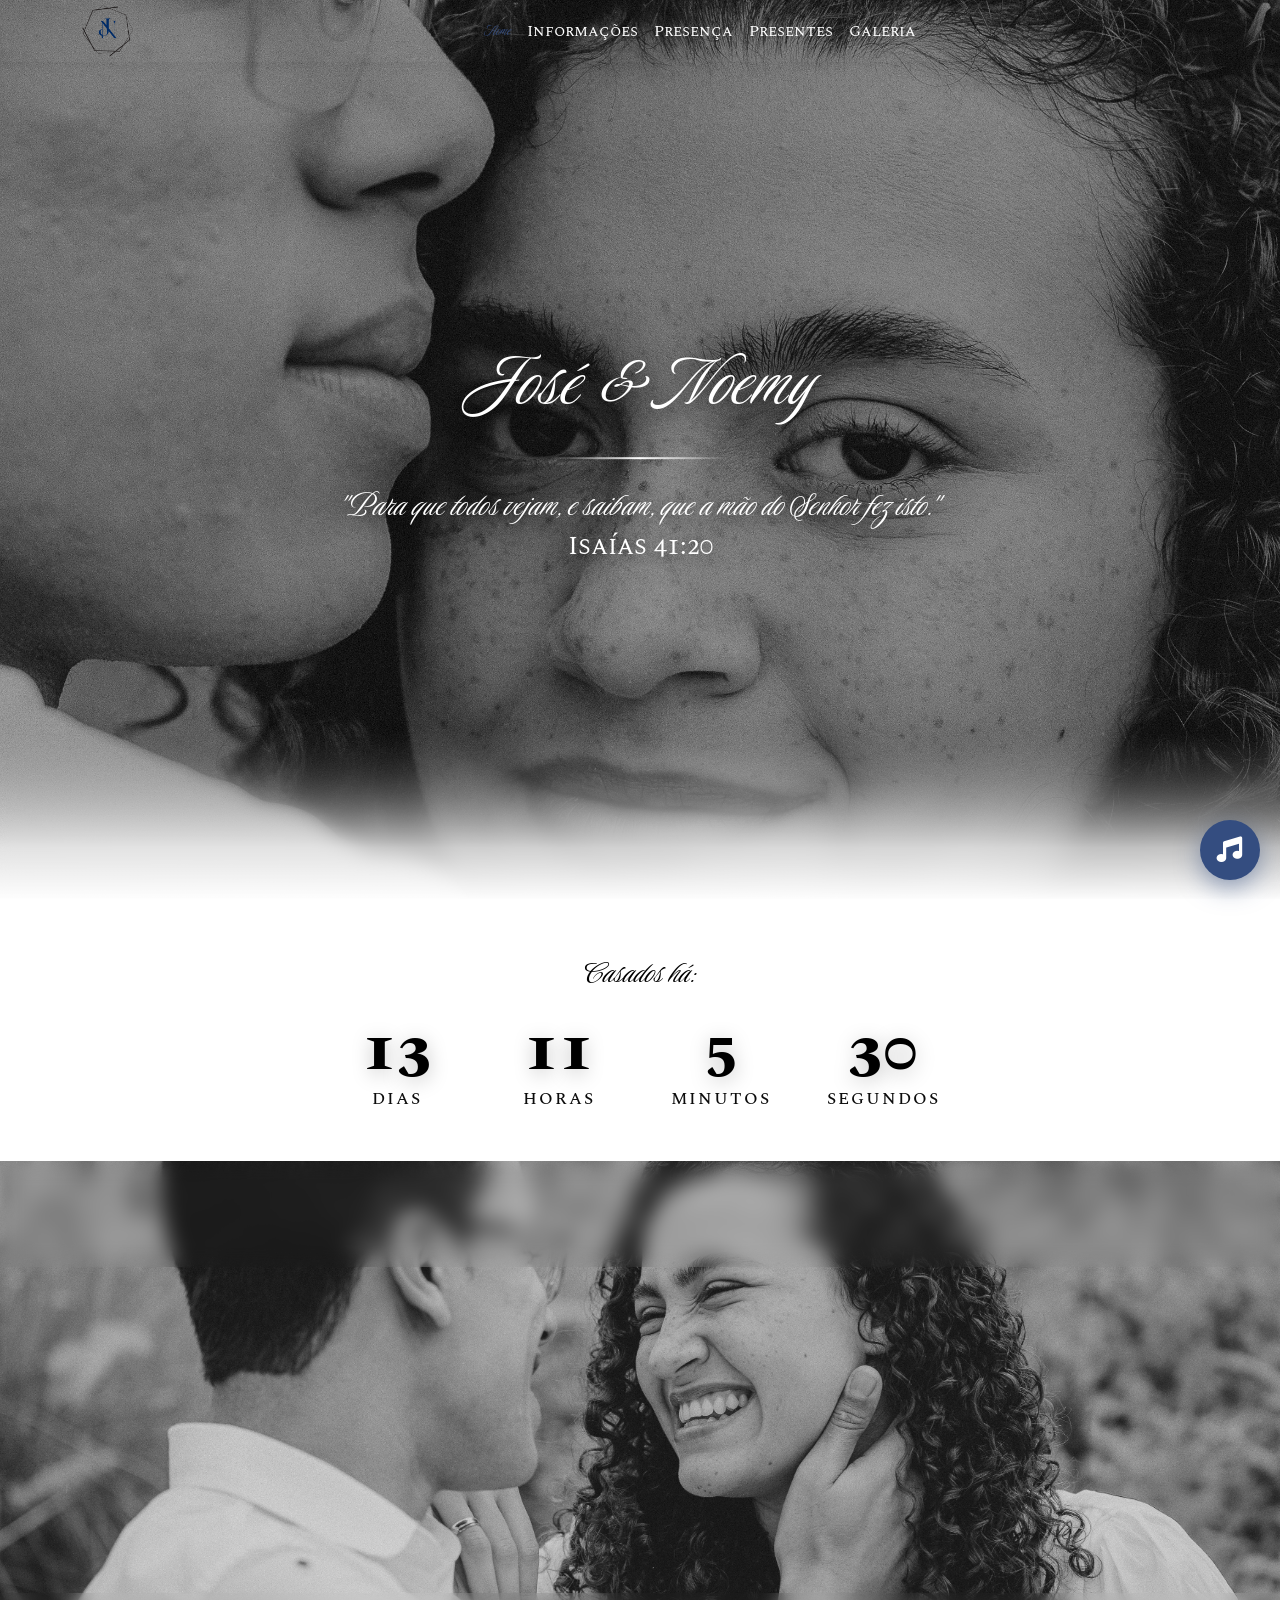
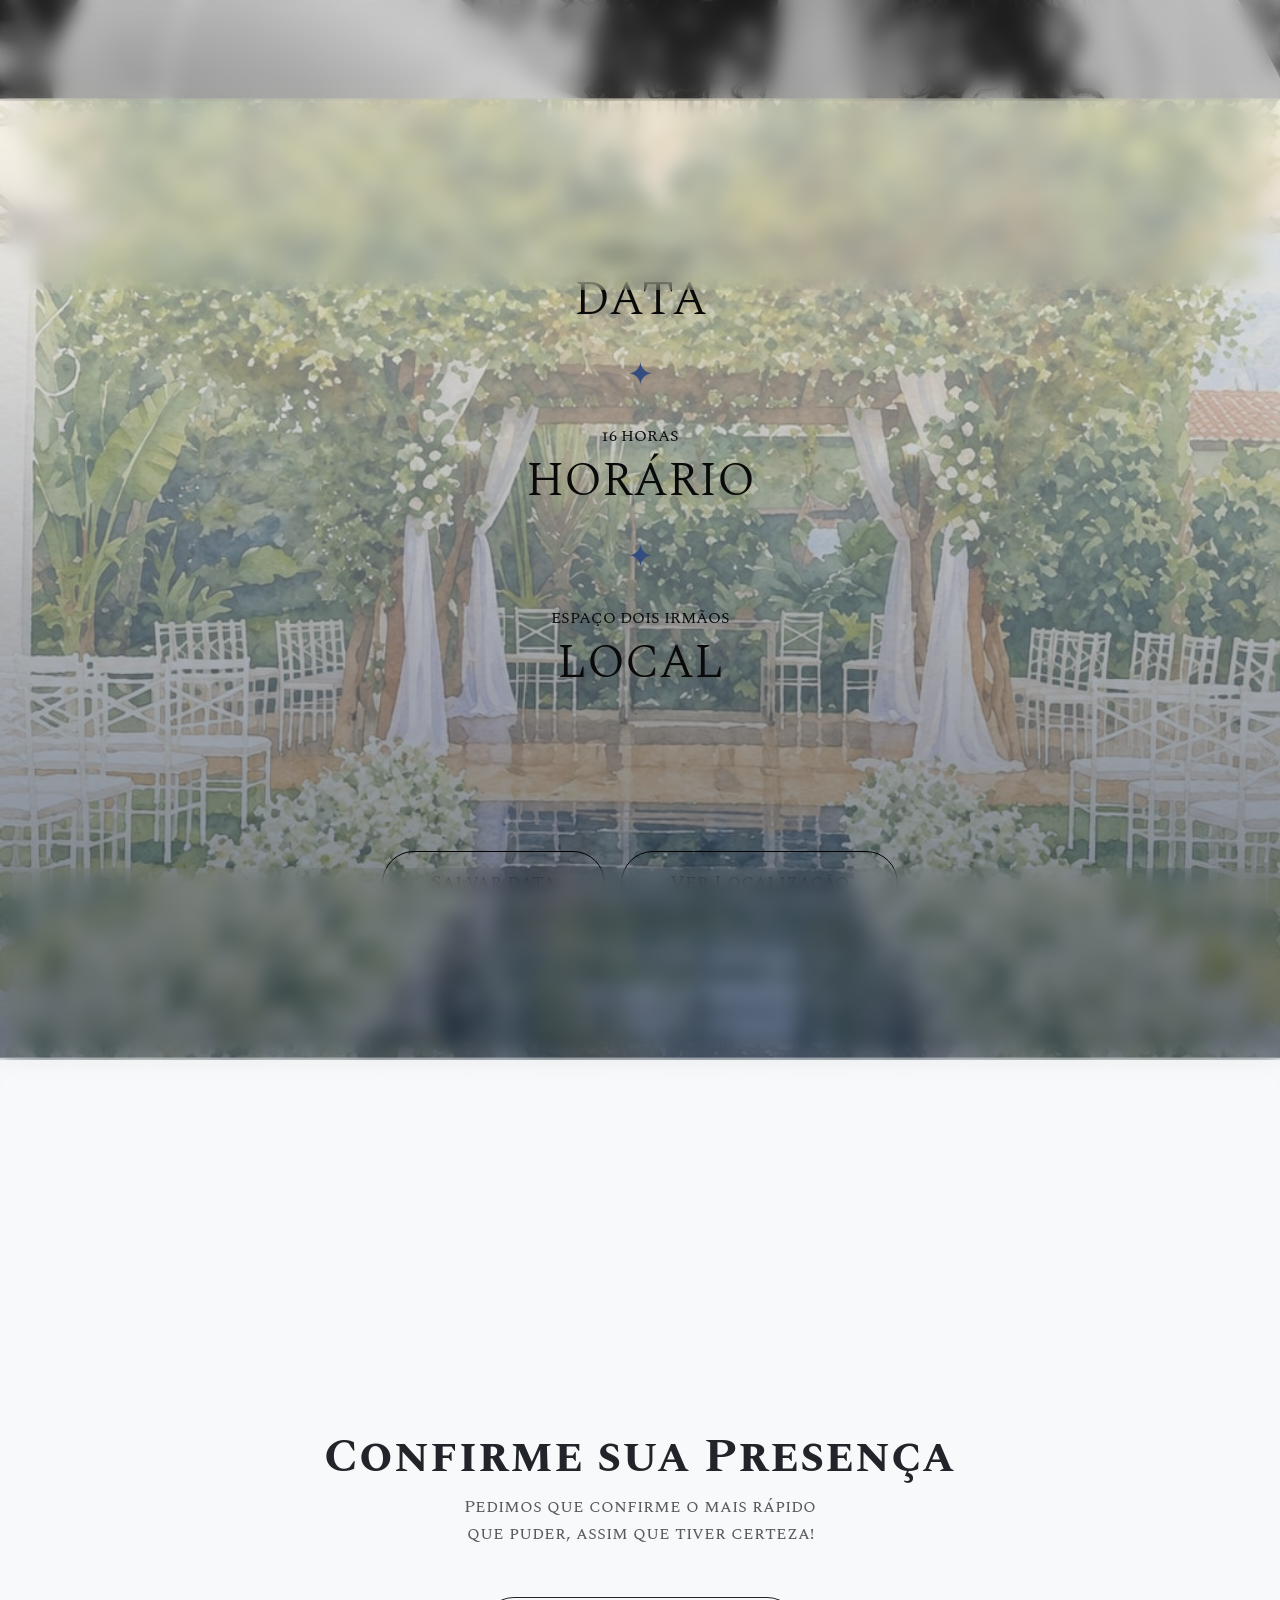
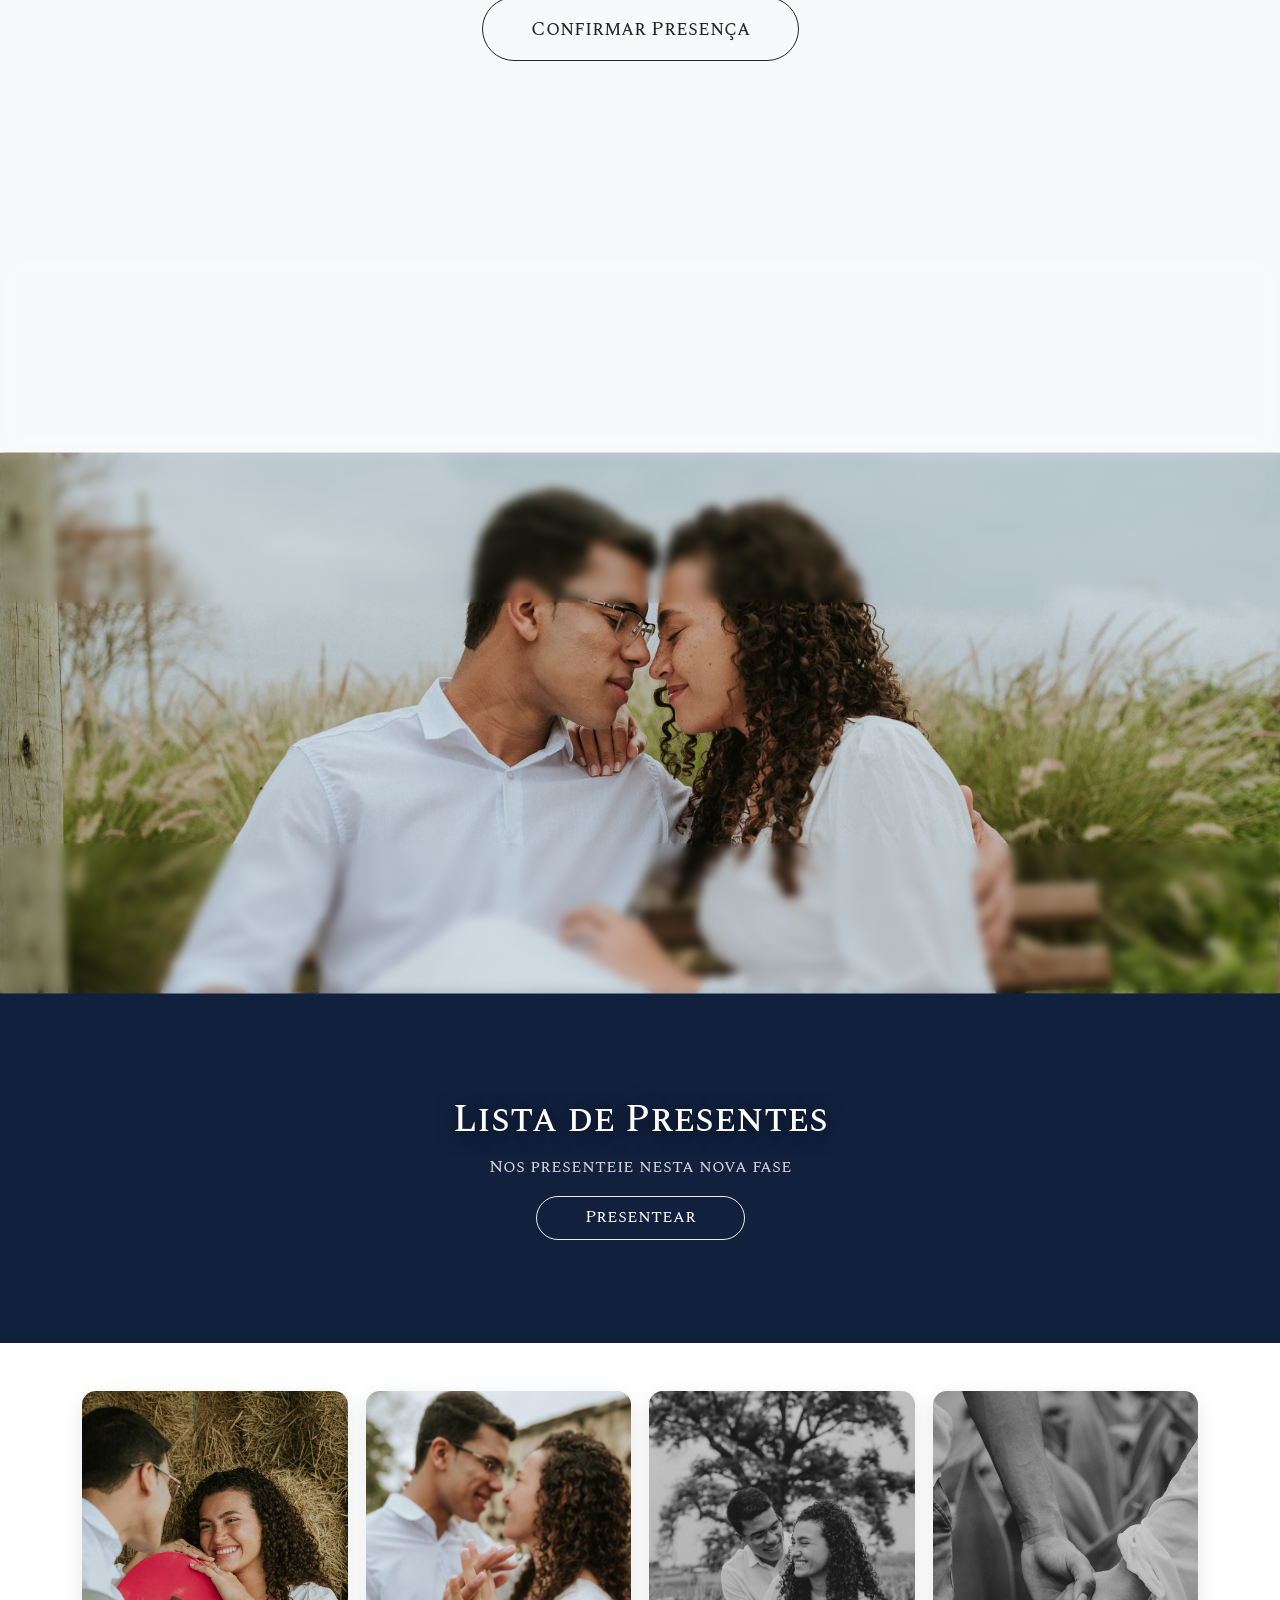
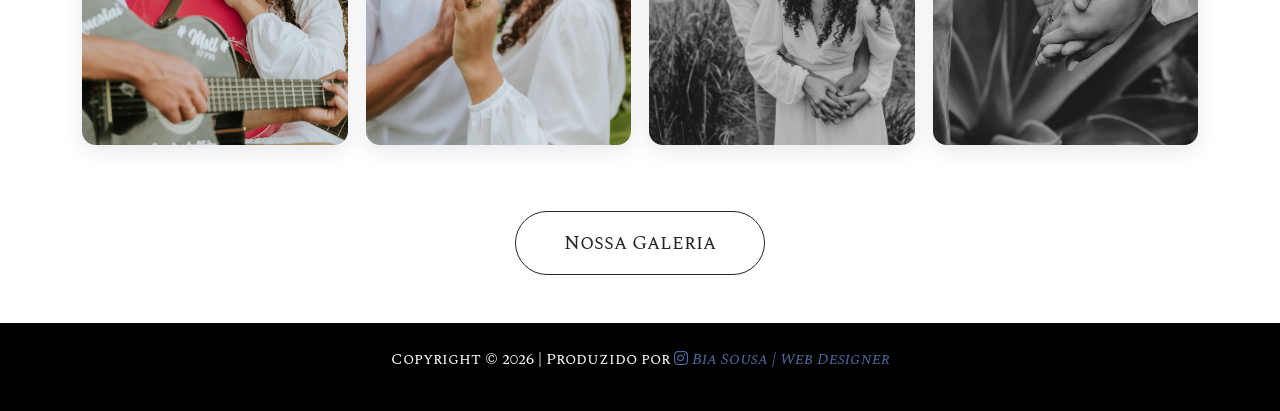
==== commit 8a17ecb9: "Descrição da alteração" ====
--- a/index.html
+++ b/index.html
@@ -119,9 +119,8 @@
     <div class="container min-vh-100 d-flex flex-column justify-content-center">
         <div class="text-center">
             <h2 class="display-5 fw-bold text-dark mb-2 animate-on-scroll">Confirme sua Presença</h2>
-            <p class="text-muted mb-5 animate-on-scroll" style="font-size: 1.1rem;">
-                Pedimos que confirme o mais rápido que puder,<br>
-                assim que tiver certeza!
+            <p class="text-muted mb-5 animate-on-scroll">
+                Pedimos que confirme o mais rápido que puder, assim que tiver certeza!
             </p>
             <a href="javascript:void(0)" onclick="irPara('presenca.html')" class="btn btn-outline-dark btn-lg px-5 py-3 rounded-pill">Confirmar Presença</a>
             <div id="resultado" class="mt-4 fw-bold fs-5"></div>
--- a/css/style.css
+++ b/css/style.css
@@ -369,6 +369,23 @@
     background-position: center top;
 }
 
+/* Texto da confirmação de presença — quebra equilibrada no celular */
+.confirm-section h2 {
+    font-size: clamp(1.7rem, 6.5vw, 3rem);
+    line-height: 1.2;
+    letter-spacing: 1px;
+    text-wrap: balance;
+}
+
+.confirm-section p {
+    max-width: 460px;
+    margin-left: auto;
+    margin-right: auto;
+    font-size: clamp(1rem, 3.8vw, 1.15rem);
+    line-height: 1.5;
+    text-wrap: balance;
+}
+
 
 /* ===================== 9. PLAYER DE MÚSICA ===================== */
 #music-player {
@@ -615,6 +632,7 @@
     background: center / cover no-repeat;
     --fade-top-color: var(--blue-section);
     --fade-bottom-color: var(--cream);
+    object-position: center 80%
 }
 
 .save-the-date-section {
@@ -624,6 +642,11 @@
 /* Blur mais suave na 2ª foto */
 .foto-casal-soft {
     --fade-height: 28%;
+}
+
+/* 2ª foto alinhada mais pelo topo (aumente o % para descer, ex: 20%, 30%) */
+.foto-casal-soft {
+    background-position: center 10%;
 }
 
 .foto-casal-soft.fade-top::before,
@@ -662,7 +685,6 @@
     .custom-toggler { display: block; }
 
     /* ===== CENTRALIZA OS ITENS DO MENU QUANDO ABERTO ===== */
-/* ===== CENTRALIZA OS ITENS DO MENU QUANDO ABERTO ===== */
     .navbar-collapse.show {
         display: flex !important;
         flex-direction: column !important;
@@ -914,4 +936,85 @@
     .em-breve-titulo { font-size: 3.5rem; }
     .floating-filters { bottom: 80px; gap: 8px; }
     .floating-filters .filter-btn { padding: 10px 16px; font-size: 0.7rem; }
+}
+/* ===== Lista de presentes na HOME — responsivo ===== */
+.hero-presentes-home,
+.hero-presentes {
+    padding-left: 20px;
+    padding-right: 20px;
+}
+
+.hero-content-home {
+    width: 100%;
+    max-width: 640px;
+    margin: 0 auto;
+    padding: 0 8px;
+    box-sizing: border-box;
+}
+
+.hero-content-home h2 {
+    font-size: 2.4rem;
+    line-height: 1.2;
+    word-wrap: break-word;
+    overflow-wrap: break-word;
+    padding: 0 4px;
+}
+
+.hero-content-home p,
+.hero-content-home a {
+    font-size: 1.15rem;
+    line-height: 1.4;
+    max-width: 100%;
+    padding: 0 8px;
+}
+
+/* Celular */
+@media (max-width: 768px) {
+    .hero-presentes-home,
+    .hero-presentes {
+        height: auto;
+        min-height: 280px;
+        padding: 48px 24px;
+    }
+
+    .hero-content-home h2 {
+        font-size: 1.85rem;   /* menor no celular */
+        line-height: 1.25;
+        margin-bottom: 10px;
+    }
+
+    .hero-content-home p,
+    .hero-content-home a {
+        font-size: 1rem;
+        line-height: 1.45;
+    }
+}
+
+/* Telas bem pequenas */
+@media (max-width: 480px) {
+    .hero-presentes-home,
+    .hero-presentes {
+        padding: 40px 20px;
+    }
+
+    .hero-content-home h2 {
+        font-size: 1.55rem;
+    }
+
+    .hero-content-home p,
+    .hero-content-home a {
+        font-size: 0.95rem;
+    }
+}
+@media (max-width: 768px) {
+    .hero-content-home h2 {
+        font-size: 2rem;
+        letter-spacing: 0;
+    }
+}
+
+@media (max-width: 480px) {
+    .hero-content-home h2 {
+        font-size: 1.7rem;
+    }
 }
